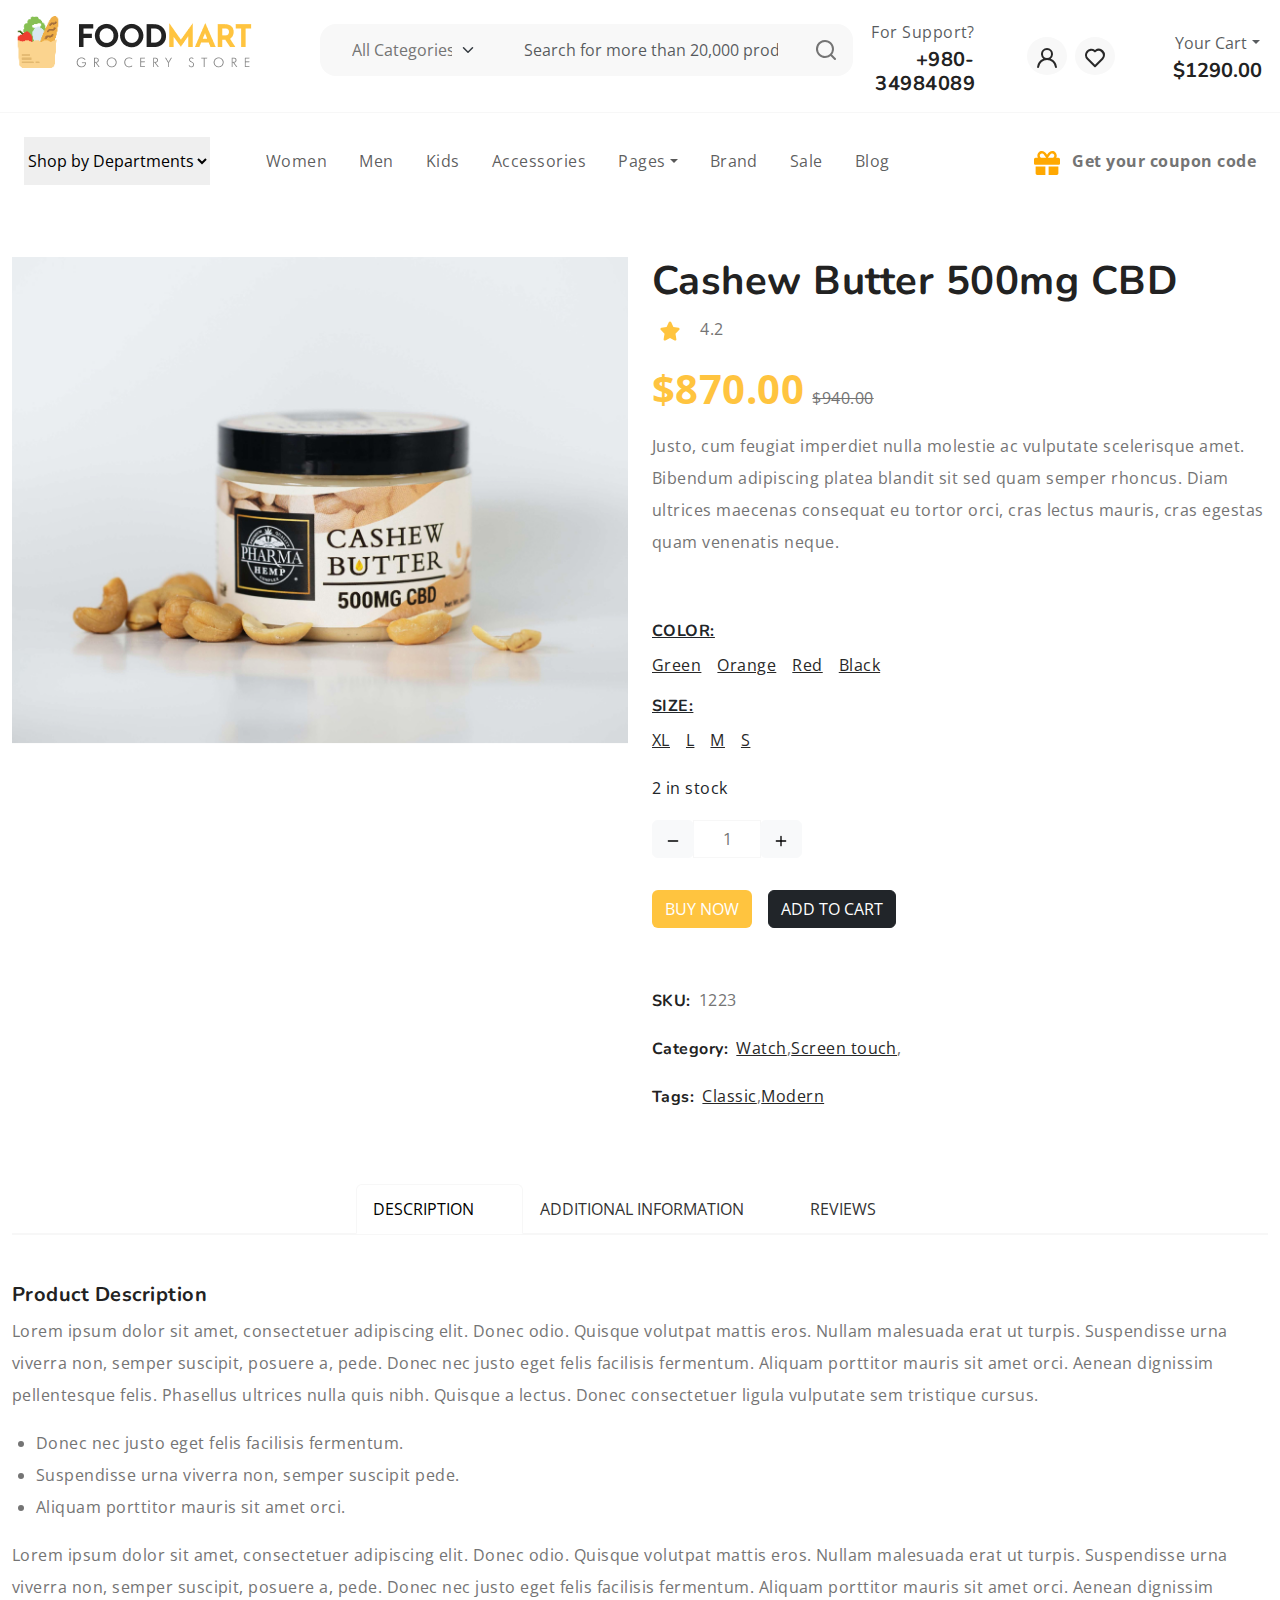
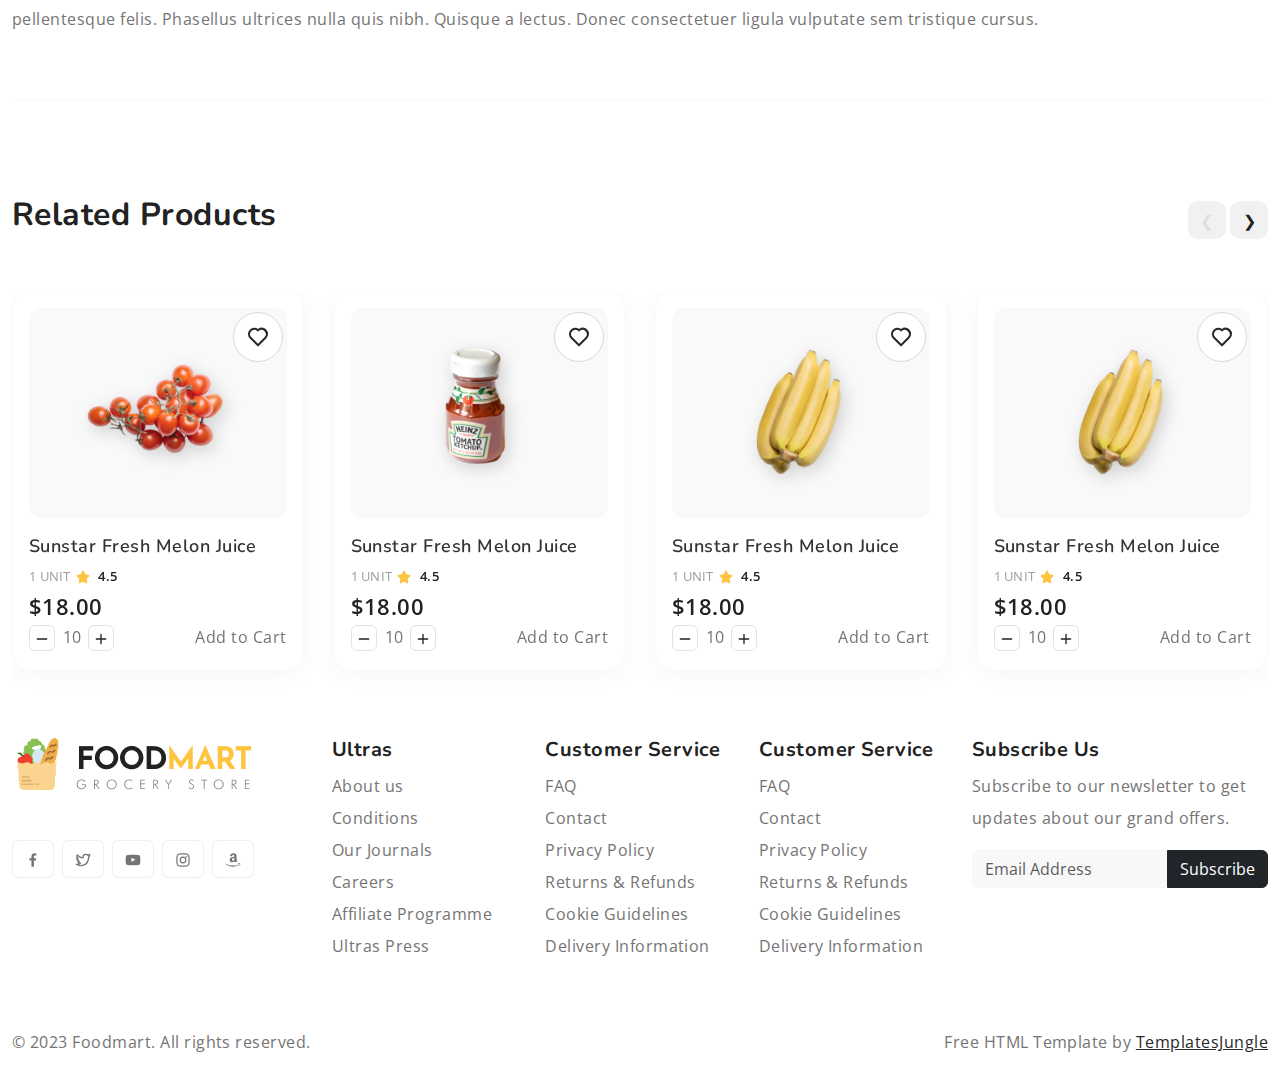
==== single-product.html @ caf0489d "init" ====
<!DOCTYPE html>
<html lang="en">
  
<!-- Mirrored from demo.templatesjungle.com/foodmart/single-product.html by HTTrack Website Copier/3.x [XR&CO'2014], Tue, 06 Jun 2023 03:33:22 GMT -->
<head>
    <title>FoodMart - Free eCommerce Grocery Store HTML Website Template</title>
    <meta charset="utf-8">
    <meta http-equiv="X-UA-Compatible" content="IE=edge">
    <meta name="viewport" content="width=device-width, initial-scale=1.0">
    <meta name="format-detection" content="telephone=no">
    <meta name="apple-mobile-web-app-capable" content="yes">
    <meta name="author" content="">
    <meta name="keywords" content="">
    <meta name="description" content="">
  </head>

  <link rel="stylesheet" href="css/swiper-bundle.min.css"/>

  <link href="css/bootstrap.min.css" rel="stylesheet">
  
  <link rel="stylesheet" type="text/css" href="css/vendor.css">
  <link rel="stylesheet" type="text/css" href="css/style.css">

  <link rel="preconnect" href="https://fonts.googleapis.com/">
  <link rel="preconnect" href="https://fonts.gstatic.com/" crossorigin>
  <link href="https://fonts.googleapis.com/css2?family=Nunito:wght@400;700&amp;family=Open+Sans:ital,wght@0,400;0,700;1,400;1,700&amp;display=swap" rel="stylesheet">

  </head>
  <body>

    <svg xmlns="http://www.w3.org/2000/svg" style="display: none;">
      <defs>
        <symbol xmlns="http://www.w3.org/2000/svg" id="link" viewBox="0 0 24 24">
          <path fill="currentColor" d="M12 19a1 1 0 1 0-1-1a1 1 0 0 0 1 1Zm5 0a1 1 0 1 0-1-1a1 1 0 0 0 1 1Zm0-4a1 1 0 1 0-1-1a1 1 0 0 0 1 1Zm-5 0a1 1 0 1 0-1-1a1 1 0 0 0 1 1Zm7-12h-1V2a1 1 0 0 0-2 0v1H8V2a1 1 0 0 0-2 0v1H5a3 3 0 0 0-3 3v14a3 3 0 0 0 3 3h14a3 3 0 0 0 3-3V6a3 3 0 0 0-3-3Zm1 17a1 1 0 0 1-1 1H5a1 1 0 0 1-1-1v-9h16Zm0-11H4V6a1 1 0 0 1 1-1h1v1a1 1 0 0 0 2 0V5h8v1a1 1 0 0 0 2 0V5h1a1 1 0 0 1 1 1ZM7 15a1 1 0 1 0-1-1a1 1 0 0 0 1 1Zm0 4a1 1 0 1 0-1-1a1 1 0 0 0 1 1Z"/>
        </symbol>
        <symbol xmlns="http://www.w3.org/2000/svg" id="arrow-right" viewBox="0 0 24 24">
          <path fill="currentColor" d="M17.92 11.62a1 1 0 0 0-.21-.33l-5-5a1 1 0 0 0-1.42 1.42l3.3 3.29H7a1 1 0 0 0 0 2h7.59l-3.3 3.29a1 1 0 0 0 0 1.42a1 1 0 0 0 1.42 0l5-5a1 1 0 0 0 .21-.33a1 1 0 0 0 0-.76Z"/>
        </symbol>
        <symbol xmlns="http://www.w3.org/2000/svg" id="category" viewBox="0 0 24 24">
          <path fill="currentColor" d="M19 5.5h-6.28l-.32-1a3 3 0 0 0-2.84-2H5a3 3 0 0 0-3 3v13a3 3 0 0 0 3 3h14a3 3 0 0 0 3-3v-10a3 3 0 0 0-3-3Zm1 13a1 1 0 0 1-1 1H5a1 1 0 0 1-1-1v-13a1 1 0 0 1 1-1h4.56a1 1 0 0 1 .95.68l.54 1.64a1 1 0 0 0 .95.68h7a1 1 0 0 1 1 1Z"/>
        </symbol>
        <symbol xmlns="http://www.w3.org/2000/svg" id="calendar" viewBox="0 0 24 24">
          <path fill="currentColor" d="M19 4h-2V3a1 1 0 0 0-2 0v1H9V3a1 1 0 0 0-2 0v1H5a3 3 0 0 0-3 3v12a3 3 0 0 0 3 3h14a3 3 0 0 0 3-3V7a3 3 0 0 0-3-3Zm1 15a1 1 0 0 1-1 1H5a1 1 0 0 1-1-1v-7h16Zm0-9H4V7a1 1 0 0 1 1-1h2v1a1 1 0 0 0 2 0V6h6v1a1 1 0 0 0 2 0V6h2a1 1 0 0 1 1 1Z"/>
        </symbol>
        <symbol xmlns="http://www.w3.org/2000/svg" id="heart" viewBox="0 0 24 24">
          <path fill="currentColor" d="M20.16 4.61A6.27 6.27 0 0 0 12 4a6.27 6.27 0 0 0-8.16 9.48l7.45 7.45a1 1 0 0 0 1.42 0l7.45-7.45a6.27 6.27 0 0 0 0-8.87Zm-1.41 7.46L12 18.81l-6.75-6.74a4.28 4.28 0 0 1 3-7.3a4.25 4.25 0 0 1 3 1.25a1 1 0 0 0 1.42 0a4.27 4.27 0 0 1 6 6.05Z"/>
        </symbol>
        <symbol xmlns="http://www.w3.org/2000/svg" id="plus" viewBox="0 0 24 24">
          <path fill="currentColor" d="M19 11h-6V5a1 1 0 0 0-2 0v6H5a1 1 0 0 0 0 2h6v6a1 1 0 0 0 2 0v-6h6a1 1 0 0 0 0-2Z"/>
        </symbol>
        <symbol xmlns="http://www.w3.org/2000/svg" id="minus" viewBox="0 0 24 24">
          <path fill="currentColor" d="M19 11H5a1 1 0 0 0 0 2h14a1 1 0 0 0 0-2Z"/>
        </symbol>
        <symbol xmlns="http://www.w3.org/2000/svg" id="cart" viewBox="0 0 24 24">
          <path fill="currentColor" d="M8.5 19a1.5 1.5 0 1 0 1.5 1.5A1.5 1.5 0 0 0 8.5 19ZM19 16H7a1 1 0 0 1 0-2h8.491a3.013 3.013 0 0 0 2.885-2.176l1.585-5.55A1 1 0 0 0 19 5H6.74a3.007 3.007 0 0 0-2.82-2H3a1 1 0 0 0 0 2h.921a1.005 1.005 0 0 1 .962.725l.155.545v.005l1.641 5.742A3 3 0 0 0 7 18h12a1 1 0 0 0 0-2Zm-1.326-9l-1.22 4.274a1.005 1.005 0 0 1-.963.726H8.754l-.255-.892L7.326 7ZM16.5 19a1.5 1.5 0 1 0 1.5 1.5a1.5 1.5 0 0 0-1.5-1.5Z"/>
        </symbol>
        <symbol xmlns="http://www.w3.org/2000/svg" id="check" viewBox="0 0 24 24">
          <path fill="currentColor" d="M18.71 7.21a1 1 0 0 0-1.42 0l-7.45 7.46l-3.13-3.14A1 1 0 1 0 5.29 13l3.84 3.84a1 1 0 0 0 1.42 0l8.16-8.16a1 1 0 0 0 0-1.47Z"/>
        </symbol>
        <symbol xmlns="http://www.w3.org/2000/svg" id="trash" viewBox="0 0 24 24">
          <path fill="currentColor" d="M10 18a1 1 0 0 0 1-1v-6a1 1 0 0 0-2 0v6a1 1 0 0 0 1 1ZM20 6h-4V5a3 3 0 0 0-3-3h-2a3 3 0 0 0-3 3v1H4a1 1 0 0 0 0 2h1v11a3 3 0 0 0 3 3h8a3 3 0 0 0 3-3V8h1a1 1 0 0 0 0-2ZM10 5a1 1 0 0 1 1-1h2a1 1 0 0 1 1 1v1h-4Zm7 14a1 1 0 0 1-1 1H8a1 1 0 0 1-1-1V8h10Zm-3-1a1 1 0 0 0 1-1v-6a1 1 0 0 0-2 0v6a1 1 0 0 0 1 1Z"/>
        </symbol>
        <symbol xmlns="http://www.w3.org/2000/svg" id="star-outline" viewBox="0 0 15 15">
          <path fill="none" stroke="currentColor" stroke-linecap="round" stroke-linejoin="round" d="M7.5 9.804L5.337 11l.413-2.533L4 6.674l2.418-.37L7.5 4l1.082 2.304l2.418.37l-1.75 1.793L9.663 11L7.5 9.804Z"/>
        </symbol>
        <symbol xmlns="http://www.w3.org/2000/svg" id="star-solid" viewBox="0 0 15 15">
          <path fill="currentColor" d="M7.953 3.788a.5.5 0 0 0-.906 0L6.08 5.85l-2.154.33a.5.5 0 0 0-.283.843l1.574 1.613l-.373 2.284a.5.5 0 0 0 .736.518l1.92-1.063l1.921 1.063a.5.5 0 0 0 .736-.519l-.373-2.283l1.574-1.613a.5.5 0 0 0-.283-.844L8.921 5.85l-.968-2.062Z"/>
        </symbol>
        <symbol xmlns="http://www.w3.org/2000/svg" id="search" viewBox="0 0 24 24">
          <path fill="currentColor" d="M21.71 20.29L18 16.61A9 9 0 1 0 16.61 18l3.68 3.68a1 1 0 0 0 1.42 0a1 1 0 0 0 0-1.39ZM11 18a7 7 0 1 1 7-7a7 7 0 0 1-7 7Z"/>
        </symbol>
        <symbol xmlns="http://www.w3.org/2000/svg" id="user" viewBox="0 0 24 24">
          <path fill="currentColor" d="M15.71 12.71a6 6 0 1 0-7.42 0a10 10 0 0 0-6.22 8.18a1 1 0 0 0 2 .22a8 8 0 0 1 15.9 0a1 1 0 0 0 1 .89h.11a1 1 0 0 0 .88-1.1a10 10 0 0 0-6.25-8.19ZM12 12a4 4 0 1 1 4-4a4 4 0 0 1-4 4Z"/>
        </symbol>
        <symbol xmlns="http://www.w3.org/2000/svg" id="close" viewBox="0 0 15 15">
          <path fill="currentColor" d="M7.953 3.788a.5.5 0 0 0-.906 0L6.08 5.85l-2.154.33a.5.5 0 0 0-.283.843l1.574 1.613l-.373 2.284a.5.5 0 0 0 .736.518l1.92-1.063l1.921 1.063a.5.5 0 0 0 .736-.519l-.373-2.283l1.574-1.613a.5.5 0 0 0-.283-.844L8.921 5.85l-.968-2.062Z"/>
        </symbol>
      </defs>
    </svg>

    <div class="preloader-wrapper">
      <div class="preloader">
      </div>
    </div>

    <div class="offcanvas offcanvas-end" data-bs-scroll="true" tabindex="-1" id="offcanvasCart" aria-labelledby="My Cart">
      <div class="offcanvas-header justify-content-center">
        <button type="button" class="btn-close" data-bs-dismiss="offcanvas" aria-label="Close"></button>
      </div>
      <div class="offcanvas-body">
        <div class="order-md-last">
          <h4 class="d-flex justify-content-between align-items-center mb-3">
            <span class="text-primary">Your cart</span>
            <span class="badge bg-primary rounded-pill">3</span>
          </h4>
          <ul class="list-group mb-3">
            <li class="list-group-item d-flex justify-content-between lh-sm">
              <div>
                <h6 class="my-0">Growers cider</h6>
                <small class="text-body-secondary">Brief description</small>
              </div>
              <span class="text-body-secondary">$12</span>
            </li>
            <li class="list-group-item d-flex justify-content-between lh-sm">
              <div>
                <h6 class="my-0">Fresh grapes</h6>
                <small class="text-body-secondary">Brief description</small>
              </div>
              <span class="text-body-secondary">$8</span>
            </li>
            <li class="list-group-item d-flex justify-content-between lh-sm">
              <div>
                <h6 class="my-0">Heinz tomato ketchup</h6>
                <small class="text-body-secondary">Brief description</small>
              </div>
              <span class="text-body-secondary">$5</span>
            </li>
            <li class="list-group-item d-flex justify-content-between">
              <span>Total (USD)</span>
              <strong>$20</strong>
            </li>
          </ul>
  
          <button class="w-100 btn btn-primary btn-lg" type="submit">Continue to checkout</button>
        </div>
      </div>
    </div>
    
    <div class="offcanvas offcanvas-end" data-bs-scroll="true" tabindex="-1" id="offcanvasSearch" aria-labelledby="Search">
      <div class="offcanvas-header justify-content-center">
        <button type="button" class="btn-close" data-bs-dismiss="offcanvas" aria-label="Close"></button>
      </div>
      <div class="offcanvas-body">
        <div class="order-md-last">
          <h4 class="d-flex justify-content-between align-items-center mb-3">
            <span class="text-primary">Search</span>
          </h4>
          <form role="search" method="get" class="d-flex">
            <form class="d-flex mt-3 gap-0" role="newsletter">
              <input class="form-control form-control-lg rounded-start rounded-0 bg-light" type="email" placeholder="What are you looking for?" aria-label="What are you looking for?">
              <button class="btn btn-dark rounded-end rounded-0" type="submit">Search</button>
            </form>
          </form>
        </div>
      </div>
    </div>

    <header>
      <div class="container-fluid">
        <div class="row py-3 border-bottom">
          
          <div class="col-sm-4 col-lg-3 text-center text-sm-start">
            <div class="main-logo">
              <a href="index-2.html">
                <img src="images/logo.png" alt="logo" class="img-fluid">
              </a>
            </div>
          </div>
          
          <div class="col-sm-6 offset-sm-2 offset-md-0 col-lg-5 d-none d-lg-block">
            <div class="search-bar row bg-light p-2 my-2 rounded-4">
              <div class="col-md-4 d-none d-md-block">
                <select class="form-select border-0 bg-transparent">
                  <option>All Categories</option>
                  <option>Groceries</option>
                  <option>Drinks</option>
                  <option>Chocolates</option>
                </select>
              </div>
              <div class="col-11 col-md-7">
                <form id="search-form" class="text-center" action="#" method="">
                  <input type="text" class="form-control border-0 bg-transparent" placeholder="Search for more than 20,000 products" />
                </form>
              </div>
              <div class="col-1">
                <svg xmlns="http://www.w3.org/2000/svg" width="24" height="24" viewBox="0 0 24 24"><path fill="currentColor" d="M21.71 20.29L18 16.61A9 9 0 1 0 16.61 18l3.68 3.68a1 1 0 0 0 1.42 0a1 1 0 0 0 0-1.39ZM11 18a7 7 0 1 1 7-7a7 7 0 0 1-7 7Z"/></svg>
              </div>
            </div>
          </div>
          
          <div class="col-sm-8 col-lg-4 d-flex justify-content-end gap-5 align-items-center mt-4 mt-sm-0 justify-content-center justify-content-sm-end">
            <div class="support-box text-end d-none d-xl-block">
              <span class="fs-6 text-muted">For Support?</span>
              <h5 class="mb-0">+980-34984089</h5>
            </div>

            <ul class="d-flex justify-content-end list-unstyled m-0">
              <li>
                <a href="#" class="rounded-circle bg-light p-2 mx-1">
                  <svg width="24" height="24" viewBox="0 0 24 24"><use xlink:href="#user"></use></svg>
                </a>
              </li>
              <li>
                <a href="#" class="rounded-circle bg-light p-2 mx-1">
                  <svg width="24" height="24" viewBox="0 0 24 24"><use xlink:href="#heart"></use></svg>
                </a>
              </li>
              <li class="d-lg-none">
                <a href="#" class="rounded-circle bg-light p-2 mx-1" data-bs-toggle="offcanvas" data-bs-target="#offcanvasCart" aria-controls="offcanvasCart">
                  <svg width="24" height="24" viewBox="0 0 24 24"><use xlink:href="#cart"></use></svg>
                </a>
              </li>
              <li class="d-lg-none">
                <a href="#" class="rounded-circle bg-light p-2 mx-1" data-bs-toggle="offcanvas" data-bs-target="#offcanvasSearch" aria-controls="offcanvasSearch">
                  <svg width="24" height="24" viewBox="0 0 24 24"><use xlink:href="#search"></use></svg>
                </a>
              </li>
            </ul>

            <div class="cart text-end d-none d-lg-block dropdown">
              <button class="border-0 bg-transparent" type="button" data-bs-toggle="offcanvas" data-bs-target="#offcanvasCart" aria-controls="offcanvasCart">
                <span class="fs-6 text-muted dropdown-toggle">Your Cart</span>
                <h5 class="mb-0"><span class="cart-total">$1290.00</span></h5>
              </button>
            </div>

        </div>
      </div>
      <div class="container-fluid">
        <div class="row py-3">
          <div class="d-flex  justify-content-center justify-content-sm-between align-items-center">
            <nav class="main-menu d-flex navbar navbar-expand-lg">

              <button class="navbar-toggler" type="button" data-bs-toggle="offcanvas" data-bs-target="#offcanvasNavbar"
                aria-controls="offcanvasNavbar">
                <span class="navbar-toggler-icon"></span>
              </button>

              <div class="offcanvas offcanvas-end" tabindex="-1" id="offcanvasNavbar" aria-labelledby="offcanvasNavbarLabel">

                <div class="offcanvas-header justify-content-center">
                  <button type="button" class="btn-close" data-bs-dismiss="offcanvas" aria-label="Close"></button>
                </div>

                <div class="offcanvas-body">
              
                  <select class="filter-categories border-0 mb-0 me-5">
                    <option>Shop by Departments</option>
                    <option>Groceries</option>
                    <option>Drinks</option>
                    <option>Chocolates</option>
                  </select>
              
                  <ul class="navbar-nav justify-content-end menu-list list-unstyled d-flex gap-md-3 mb-0">
                    <li class="nav-item active">
                      <a href="#women" class="nav-link">Women</a>
                    </li>
                    <li class="nav-item dropdown">
                      <a href="#men" class="nav-link">Men</a>
                    </li>
                    <li class="nav-item">
                      <a href="#kids" class="nav-link">Kids</a>
                    </li>
                    <li class="nav-item">
                      <a href="#accessories" class="nav-link">Accessories</a>
                    </li>
                    <li class="nav-item dropdown">
                      <a class="nav-link dropdown-toggle" role="button" id="pages" data-bs-toggle="dropdown" aria-expanded="false">Pages</a>
                      <ul class="dropdown-menu" aria-labelledby="pages">
                        <li><a href="about.html" class="dropdown-item">About Us</a></li>
                        <li><a href="shop.html" class="dropdown-item">Shop<span class="badge bg-success text-dark ms-2">PRO</span></a></li>
                        <li><a href="single-product.html" class="dropdown-item">Single Product<span class="badge bg-success text-dark ms-2">PRO</span></a></li>
                        <li><a href="cart.html" class="dropdown-item">Cart<span class="badge bg-success text-dark ms-2">PRO</span></a></li>
                        <li><a href="checkout.html" class="dropdown-item">Checkout<span class="badge bg-success text-dark ms-2">PRO</span></a></li>
                        <li><a href="blog.html" class="dropdown-item">Blog</a></li>
                        <li><a href="single-post.html" class="dropdown-item">Single Post</a></li>
                        <li><a href="styles.html" class="dropdown-item">Styles</a></li>
                        <li><a href="contact.html" class="dropdown-item">Contact<span class="badge bg-success text-dark ms-2">PRO</span></a></li>
                        <li><a href="thank-you.html" class="dropdown-item">Thank You</a></li>
                      </ul>
                    </li>
                    <li class="nav-item">
                      <a href="#brand" class="nav-link">Brand</a>
                    </li>
                    <li class="nav-item">
                      <a href="#sale" class="nav-link">Sale</a>
                    </li>
                    <li class="nav-item">
                      <a href="#blog" class="nav-link">Blog</a>
                    </li>
                  </ul>
                
                </div>

              </div>

            </nav>
            <div class="d-none d-lg-block">
              <a href="#" class="nav-link btn-coupon-code">
                <img src="images/gift.svg">
                <strong class="ms-2">Get your coupon code</strong>
              </a>
            </div>
          </div>
        </div>
      </div>
    </header>

    <section id="selling-product" class="single-product padding-xlarge">
      <div class="container-fluid">
        <div class="row mt-5">
          <div class="col-lg-6">
            <div class="product-preview mb-3">
              <img src="images/post-thumb-2.jpg" alt="single-product" class="img-fluid">
            </div>
          </div>
          <div class="col-lg-6">
            <div class="product-info">
              <div class="element-header">
                <h2 itemprop="name" class="display-6">Cashew Butter 500mg CBD</h2>
                <div class="rating-container d-flex align-items-center">
                  <div class="rating" data-rating="1" onclick=rate(1)>
                    <svg width="36" height="36" class="text-primary"><use xlink:href="#star-solid"></use></svg>
                    <span class="rating-count ps-2">4.2</span>
                  </div>
                </div>
              </div>
              <div class="product-price pt-3 pb-3">
                <strong class="text-primary display-6 fw-bold">$870.00</strong><del class="ms-2">$940.00</del>
              </div>
              <p>Justo, cum feugiat imperdiet nulla molestie ac vulputate scelerisque amet. Bibendum adipiscing platea blandit sit sed quam semper rhoncus. Diam ultrices maecenas consequat eu tortor orci, cras lectus mauris, cras egestas quam venenatis neque.</p>
              <div class="cart-wrap py-5">
                <div class="color-options product-select">
                  <div class="color-toggle" data-option-index="0">
                    <h6 class="item-title text-uppercase text-dark text-decoration-underline">Color:</h6>
                    <ul class="select-list list-unstyled d-flex">
                      <li class="select-item pe-3" data-val="Green" title="Green">
                        <a href="#">Green</a>
                      </li>
                      <li class="select-item pe-3" data-val="Orange" title="Orange">
                        <a href="#">Orange</a>
                      </li>
                      <li class="select-item pe-3" data-val="Red" title="Red">
                        <a href="#">Red</a>
                      </li>
                      <li class="select-item" data-val="Black" title="Black">
                        <a href="#">Black</a>
                      </li>
                    </ul>
                  </div>
                </div>
                <div class="swatch product-select" data-option-index="1">
                  <h6 class="item-title text-uppercase text-dark text-decoration-underline">Size:</h6>
                  <ul class="select-list list-unstyled d-flex">
                    <li data-value="S" class="select-item pe-3">
                      <a href="#">XL</a>
                    </li>
                    <li data-value="M" class="select-item pe-3">
                      <a href="#">L</a>
                    </li>
                    <li data-value="L" class="select-item pe-3">
                      <a href="#">M</a>
                    </li>
                    <li data-value="L" class="select-item">
                      <a href="#">S</a>
                    </li>
                  </ul>
                </div>
                <div class="product-quantity">
                  <div class="stock-number text-dark">2 in stock</div>
                  <div class="stock-button-wrap pt-3">

                    <div class="input-group product-qty" style="max-width: 150px;">
                      <span class="input-group-btn">
                          <button type="button" class="quantity-left-minus btn btn-light btn-number"  data-type="minus" data-field="">
                            <svg width="16" height="16"><use xlink:href="#minus"></use></svg>
                          </button>
                      </span>
                      <input type="text" id="quantity" name="quantity" class="form-control input-number text-center" value="1" min="1" max="100">
                      <span class="input-group-btn">
                          <button type="button" class="quantity-right-plus btn btn-light btn-number" data-type="plus" data-field="">
                              <svg width="16" height="16"><use xlink:href="#plus"></use></svg>
                          </button>
                      </span>
                    </div>
                    <div class="qty-button d-flex flex-wrap pt-3">
                      <button type="submit" class="btn btn-primary btn-medium text-uppercase me-3 mt-3">Buy now</button>
                      <button type="submit" name="add-to-cart" value="1269" class="btn btn-dark btn-medium text-uppercase mt-3">Add to cart</button>                      
                    </div>
                  </div>
                </div>
              </div>
              <div class="meta-product py-2">
                <div class="meta-item d-flex align-items-baseline">
                  <h6 class="item-title no-margin pe-2">SKU:</h6>
                  <ul class="select-list list-unstyled d-flex">
                    <li data-value="S" class="select-item">1223</li>
                  </ul>
                </div>
                <div class="meta-item d-flex align-items-baseline">
                  <h6 class="item-title no-margin pe-2">Category:</h6>
                  <ul class="select-list list-unstyled d-flex">
                    <li data-value="S" class="select-item">
                      <a href="#">Watch</a>,
                    </li>
                    <li data-value="S" class="select-item">
                      <a href="#"> Screen touch</a>,
                    </li>
                  </ul>
                </div>
                <div class="meta-item d-flex align-items-baseline">
                  <h6 class="item-title no-margin pe-2">Tags:</h6>
                  <ul class="select-list list-unstyled d-flex">
                    <li data-value="S" class="select-item">
                      <a href="#">Classic</a>,
                    </li>
                    <li data-value="S" class="select-item">
                      <a href="#"> Modern</a>
                    </li>
                  </ul>
                </div>
              </div>
            </div>
          </div>
        </div>
      </div>
    </section>

    <section class="product-info-tabs py-5">
      <div class="container-fluid">
        <div class="row">
          <div class="tabs-listing">
            <nav>
              <div class="nav nav-tabs d-flex flex-wrap justify-content-center" id="nav-tab" role="tablist">
                <button class="nav-link active text-uppercase pe-5" id="nav-home-tab" data-bs-toggle="tab" data-bs-target="#nav-home" type="button" role="tab" aria-controls="nav-home" aria-selected="true">Description</button>
                <button class="nav-link text-uppercase pe-5" id="nav-information-tab" data-bs-toggle="tab" data-bs-target="#nav-information" type="button" role="tab" aria-controls="nav-information" aria-selected="false">Additional information</button>
                <button class="nav-link text-uppercase pe-5" id="nav-review-tab" data-bs-toggle="tab" data-bs-target="#nav-review" type="button" role="tab" aria-controls="nav-review" aria-selected="false">Reviews</button>
              </div>
            </nav>
            <div class="tab-content" id="nav-tabContent">
              <div class="tab-pane fade show active border-top border-bottom py-5" id="nav-home" role="tabpanel" aria-labelledby="nav-home-tab">
                <h5>Product Description</h5>
                <p>Lorem ipsum dolor sit amet, consectetuer adipiscing elit. Donec odio. Quisque volutpat mattis eros. Nullam malesuada erat ut turpis. Suspendisse urna viverra non, semper suscipit, posuere a, pede. Donec nec justo eget felis facilisis fermentum. Aliquam porttitor mauris sit amet orci. Aenean dignissim pellentesque felis. Phasellus ultrices nulla quis nibh. Quisque a lectus. Donec consectetuer ligula vulputate sem tristique cursus.</p>
                <ul style="list-style-type:disc;" class="list-unstyled ps-4">
                  <li>Donec nec justo eget felis facilisis fermentum.</li>
                  <li>Suspendisse urna viverra non, semper suscipit pede.</li>
                  <li>Aliquam porttitor mauris sit amet orci.</li>
                </ul> 
                <p>Lorem ipsum dolor sit amet, consectetuer adipiscing elit. Donec odio. Quisque volutpat mattis eros. Nullam malesuada erat ut turpis. Suspendisse urna viverra non, semper suscipit, posuere a, pede. Donec nec justo eget felis facilisis fermentum. Aliquam porttitor mauris sit amet orci. Aenean dignissim pellentesque felis. Phasellus ultrices nulla quis nibh. Quisque a lectus. Donec consectetuer ligula vulputate sem tristique cursus. </p>
              </div>
              <div class="tab-pane fade border-top border-bottom py-5" id="nav-information" role="tabpanel" aria-labelledby="nav-information-tab">
                <p>It is Comfortable and Best</p>
                <p>Duis aute irure dolor in reprehenderit in voluptate velit esse cillum dolore eu fugiat nulla pariatur. Excepteur sint occaecat cupidatat non proident, sunt in culpa qui officia deserunt mollit anim id est laborum. Duis aute irure dolor in reprehenderit in voluptate velit esse cillum dolore eu fugiat nulla pariatur. Excepteur sint occaecat cupidatat non proident, sunt in culpa qui officia deserunt mollit anim id est laborum.</p>
              </div>
              <div class="tab-pane fade border-top border-bottom py-5" id="nav-review" role="tabpanel" aria-labelledby="nav-review-tab">
                <div class="review-box d-flex flex-wrap">
                  <div class="col-lg-6 d-flex flex-wrap">
                    <div class="col-md-2">
                      <div class="image-holder">
                        <img src="images/reviewer-1.jpg" alt="review" class="img-fluid rounded-circle">
                      </div>
                    </div>
                    <div class="col-md-8">
                      <div class="review-content">
                        <div class="rating-container d-flex align-items-center">
                          <div class="rating" data-rating="1" onclick="rate(1)">
                            <svg width="24" height="24" class="text-primary"><use xlink:href="#star-solid"></use></svg>
                          </div>
                          <div class="rating" data-rating="2" onclick="rate(1)">
                            <svg width="24" height="24" class="text-primary"><use xlink:href="#star-solid"></use></svg>
                          </div>
                          <div class="rating" data-rating="3" onclick="rate(1)">
                            <svg width="24" height="24" class="text-primary"><use xlink:href="#star-solid"></use></svg>
                          </div>
                          <div class="rating" data-rating="4" onclick="rate(1)">
                            <svg width="24" height="24" class="text-secondary"><use xlink:href="#star-solid"></use></svg>
                          </div>
                          <div class="rating" data-rating="5" onclick="rate(1)">
                            <svg width="24" height="24" class="text-secondary"><use xlink:href="#star-solid"></use></svg>
                          </div>
                          <span class="rating-count">(3.5)</span>
                        </div>
                        <div class="review-header">
                          <span class="author-name">Tina Johnson</span>
                          <span class="review-date">– 03/07/2023</span>
                        </div>
                        <p>Vitae tortor condimentum lacinia quis vel eros donec ac. Nam at lectus urna duis convallis convallis</p>
                      </div>
                    </div>
                  </div>
                  <div class="col-lg-6 d-flex flex-wrap">
                    <div class="col-md-2">
                      <div class="image-holder">
                        <img src="images/reviewer-2.jpg" alt="review" class="img-fluid rounded-circle">
                      </div>
                    </div>
                    <div class="col-md-8">
                      <div class="review-content">
                        <div class="rating-container d-flex align-items-center">
                          <div class="rating" data-rating="1" onclick="rate(1)">
                            <svg width="24" height="24" class="text-primary"><use xlink:href="#star-solid"></use></svg>
                          </div>
                          <div class="rating" data-rating="2" onclick="rate(1)">
                            <svg width="24" height="24" class="text-primary"><use xlink:href="#star-solid"></use></svg>
                          </div>
                          <div class="rating" data-rating="3" onclick="rate(1)">
                            <svg width="24" height="24" class="text-primary"><use xlink:href="#star-solid"></use></svg>
                          </div>
                          <div class="rating" data-rating="4" onclick="rate(1)">
                            <svg width="24" height="24" class="text-secondary"><use xlink:href="#star-solid"></use></svg>
                          </div>
                          <div class="rating" data-rating="5" onclick="rate(1)">
                            <svg width="24" height="24" class="text-secondary"><use xlink:href="#star-solid"></use></svg>
                          </div>
                          <span class="rating-count">(3.5)</span>
                        </div>
                        <div class="review-header">
                          <span class="author-name">Jenny Willis</span>
                          <span class="review-date">– 03/06/2022</span>
                        </div>
                        <p>Vitae tortor condimentum lacinia quis vel eros donec ac. Nam at lectus urna duis convallis convallis</p>
                      </div>
                    </div>
                  </div>
                </div>
              </div>
            </div>
          </div>
        </div>
      </div>
    </section>
    <section id="related-products" class="product-store position-relative padding-large">
      <div class="container-fluid">

        <div class="row">
          <div class="col-md-12">

            <div class="section-header d-flex justify-content-between my-5">
              
              <h2 class="section-title">Related Products</h2>

              <div class="d-flex align-items-center">
                <div class="swiper-buttons">
                  <button class="swiper-prev products-carousel-prev btn btn-primary">❮</button>
                  <button class="swiper-next products-carousel-next btn btn-primary">❯</button>
                </div>  
              </div>
            </div>
            
          </div>
        </div>
        <div class="row">
          <div class="col-md-12">

            <div class="products-carousel swiper">
              <div class="swiper-wrapper">
                
                <div class="product-item swiper-slide">
                  <a href="#" class="btn-wishlist"><svg width="24" height="24"><use xlink:href="#heart"></use></svg></a>
                  <figure>
                    <a href="product-single.html" title="Product Title">
                      <img src="images/thumb-tomatoes.png"  class="tab-image">
                    </a>
                  </figure>
                  <h3>Sunstar Fresh Melon Juice</h3>
                  <span class="qty">1 Unit</span><span class="rating"><svg width="24" height="24" class="text-primary"><use xlink:href="#star-solid"></use></svg> 4.5</span>
                  <span class="price">$18.00</span>
                  <div class="d-flex align-items-center justify-content-between">
                    <div class="input-group product-qty">
                        <span class="input-group-btn">
                            <button type="button" class="quantity-left-minus btn btn-danger btn-number"  data-type="minus" data-field="">
                              <svg width="16" height="16"><use xlink:href="#minus"></use></svg>
                            </button>
                        </span>
                        <input type="text" id="quantity" name="quantity" class="form-control input-number" value="10" min="1" max="100">
                        <span class="input-group-btn">
                            <button type="button" class="quantity-right-plus btn btn-success btn-number" data-type="plus" data-field="">
                                <svg width="16" height="16"><use xlink:href="#plus"></use></svg>
                            </button>
                        </span>
                    </div>
                    <a href="#" class="nav-link">Add to Cart <iconify-icon icon="uil:shopping-cart"></a>
                  </div>
                </div>

                <div class="product-item swiper-slide">
                  <a href="#" class="btn-wishlist"><svg width="24" height="24"><use xlink:href="#heart"></use></svg></a>
                  <figure>
                    <a href="product-single.html" title="Product Title">
                      <img src="images/thumb-tomatoketchup.png"  class="tab-image">
                    </a>
                  </figure>
                  <h3>Sunstar Fresh Melon Juice</h3>
                  <span class="qty">1 Unit</span><span class="rating"><svg width="24" height="24" class="text-primary"><use xlink:href="#star-solid"></use></svg> 4.5</span>
                  <span class="price">$18.00</span>
                  <div class="d-flex align-items-center justify-content-between">
                    <div class="input-group product-qty">
                        <span class="input-group-btn">
                            <button type="button" class="quantity-left-minus btn btn-danger btn-number"  data-type="minus" data-field="">
                              <svg width="16" height="16"><use xlink:href="#minus"></use></svg>
                            </button>
                        </span>
                        <input type="text" id="quantity" name="quantity" class="form-control input-number" value="10" min="1" max="100">
                        <span class="input-group-btn">
                            <button type="button" class="quantity-right-plus btn btn-success btn-number" data-type="plus" data-field="">
                                <svg width="16" height="16"><use xlink:href="#plus"></use></svg>
                            </button>
                        </span>
                    </div>
                    <a href="#" class="nav-link">Add to Cart <iconify-icon icon="uil:shopping-cart"></a>
                  </div>
                </div>

                <div class="product-item swiper-slide">
                  <a href="#" class="btn-wishlist"><svg width="24" height="24"><use xlink:href="#heart"></use></svg></a>
                  <figure>
                    <a href="product-single.html" title="Product Title">
                      <img src="images/thumb-bananas.png"  class="tab-image">
                    </a>
                  </figure>
                  <h3>Sunstar Fresh Melon Juice</h3>
                  <span class="qty">1 Unit</span><span class="rating"><svg width="24" height="24" class="text-primary"><use xlink:href="#star-solid"></use></svg> 4.5</span>
                  <span class="price">$18.00</span>
                  <div class="d-flex align-items-center justify-content-between">
                    <div class="input-group product-qty">
                        <span class="input-group-btn">
                            <button type="button" class="quantity-left-minus btn btn-danger btn-number"  data-type="minus" data-field="">
                              <svg width="16" height="16"><use xlink:href="#minus"></use></svg>
                            </button>
                        </span>
                        <input type="text" id="quantity" name="quantity" class="form-control input-number" value="10" min="1" max="100">
                        <span class="input-group-btn">
                            <button type="button" class="quantity-right-plus btn btn-success btn-number" data-type="plus" data-field="">
                                <svg width="16" height="16"><use xlink:href="#plus"></use></svg>
                            </button>
                        </span>
                    </div>
                    <a href="#" class="nav-link">Add to Cart <iconify-icon icon="uil:shopping-cart"></a>
                  </div>
                </div>

                <div class="product-item swiper-slide">
                  <a href="#" class="btn-wishlist"><svg width="24" height="24"><use xlink:href="#heart"></use></svg></a>
                  <figure>
                    <a href="product-single.html" title="Product Title">
                      <img src="images/thumb-bananas.png"  class="tab-image">
                    </a>
                  </figure>
                  <h3>Sunstar Fresh Melon Juice</h3>
                  <span class="qty">1 Unit</span><span class="rating"><svg width="24" height="24" class="text-primary"><use xlink:href="#star-solid"></use></svg> 4.5</span>
                  <span class="price">$18.00</span>
                  <div class="d-flex align-items-center justify-content-between">
                    <div class="input-group product-qty">
                        <span class="input-group-btn">
                            <button type="button" class="quantity-left-minus btn btn-danger btn-number"  data-type="minus" data-field="">
                              <svg width="16" height="16"><use xlink:href="#minus"></use></svg>
                            </button>
                        </span>
                        <input type="text" id="quantity" name="quantity" class="form-control input-number" value="10" min="1" max="100">
                        <span class="input-group-btn">
                            <button type="button" class="quantity-right-plus btn btn-success btn-number" data-type="plus" data-field="">
                                <svg width="16" height="16"><use xlink:href="#plus"></use></svg>
                            </button>
                        </span>
                    </div>
                    <a href="#" class="nav-link">Add to Cart <iconify-icon icon="uil:shopping-cart"></a>
                  </div>
                </div>
                <div class="product-item swiper-slide">
                  <a href="#" class="btn-wishlist"><svg width="24" height="24"><use xlink:href="#heart"></use></svg></a>
                  <figure>
                    <a href="product-single.html" title="Product Title">
                      <img src="images/thumb-tomatoes.png"  class="tab-image">
                    </a>
                  </figure>
                  <h3>Sunstar Fresh Melon Juice</h3>
                  <span class="qty">1 Unit</span><span class="rating"><svg width="24" height="24" class="text-primary"><use xlink:href="#star-solid"></use></svg> 4.5</span>
                  <span class="price">$18.00</span>
                  <div class="d-flex align-items-center justify-content-between">
                    <div class="input-group product-qty">
                        <span class="input-group-btn">
                            <button type="button" class="quantity-left-minus btn btn-danger btn-number"  data-type="minus" data-field="">
                              <svg width="16" height="16"><use xlink:href="#minus"></use></svg>
                            </button>
                        </span>
                        <input type="text" id="quantity" name="quantity" class="form-control input-number" value="10" min="1" max="100">
                        <span class="input-group-btn">
                            <button type="button" class="quantity-right-plus btn btn-success btn-number" data-type="plus" data-field="">
                                <svg width="16" height="16"><use xlink:href="#plus"></use></svg>
                            </button>
                        </span>
                    </div>
                    <a href="#" class="nav-link">Add to Cart <iconify-icon icon="uil:shopping-cart"></a>
                  </div>
                </div>

                <div class="product-item swiper-slide">
                  <a href="#" class="btn-wishlist"><svg width="24" height="24"><use xlink:href="#heart"></use></svg></a>
                  <figure>
                    <a href="product-single.html" title="Product Title">
                      <img src="images/thumb-tomatoketchup.png"  class="tab-image">
                    </a>
                  </figure>
                  <h3>Sunstar Fresh Melon Juice</h3>
                  <span class="qty">1 Unit</span><span class="rating"><svg width="24" height="24" class="text-primary"><use xlink:href="#star-solid"></use></svg> 4.5</span>
                  <span class="price">$18.00</span>
                  <div class="d-flex align-items-center justify-content-between">
                    <div class="input-group product-qty">
                        <span class="input-group-btn">
                            <button type="button" class="quantity-left-minus btn btn-danger btn-number"  data-type="minus" data-field="">
                              <svg width="16" height="16"><use xlink:href="#minus"></use></svg>
                            </button>
                        </span>
                        <input type="text" id="quantity" name="quantity" class="form-control input-number" value="10" min="1" max="100">
                        <span class="input-group-btn">
                            <button type="button" class="quantity-right-plus btn btn-success btn-number" data-type="plus" data-field="">
                                <svg width="16" height="16"><use xlink:href="#plus"></use></svg>
                            </button>
                        </span>
                    </div>
                    <a href="#" class="nav-link">Add to Cart <iconify-icon icon="uil:shopping-cart"></a>
                  </div>
                </div>

                <div class="product-item swiper-slide">
                  <a href="#" class="btn-wishlist"><svg width="24" height="24"><use xlink:href="#heart"></use></svg></a>
                  <figure>
                    <a href="product-single.html" title="Product Title">
                      <img src="images/thumb-bananas.png"  class="tab-image">
                    </a>
                  </figure>
                  <h3>Sunstar Fresh Melon Juice</h3>
                  <span class="qty">1 Unit</span><span class="rating"><svg width="24" height="24" class="text-primary"><use xlink:href="#star-solid"></use></svg> 4.5</span>
                  <span class="price">$18.00</span>
                  <div class="d-flex align-items-center justify-content-between">
                    <div class="input-group product-qty">
                        <span class="input-group-btn">
                            <button type="button" class="quantity-left-minus btn btn-danger btn-number"  data-type="minus" data-field="">
                              <svg width="16" height="16"><use xlink:href="#minus"></use></svg>
                            </button>
                        </span>
                        <input type="text" id="quantity" name="quantity" class="form-control input-number" value="10" min="1" max="100">
                        <span class="input-group-btn">
                            <button type="button" class="quantity-right-plus btn btn-success btn-number" data-type="plus" data-field="">
                                <svg width="16" height="16"><use xlink:href="#plus"></use></svg>
                            </button>
                        </span>
                    </div>
                    <a href="#" class="nav-link">Add to Cart <iconify-icon icon="uil:shopping-cart"></a>
                  </div>
                </div>

                <div class="product-item swiper-slide">
                  <a href="#" class="btn-wishlist"><svg width="24" height="24"><use xlink:href="#heart"></use></svg></a>
                  <figure>
                    <a href="product-single.html" title="Product Title">
                      <img src="images/thumb-bananas.png"  class="tab-image">
                    </a>
                  </figure>
                  <h3>Sunstar Fresh Melon Juice</h3>
                  <span class="qty">1 Unit</span><span class="rating"><svg width="24" height="24" class="text-primary"><use xlink:href="#star-solid"></use></svg> 4.5</span>
                  <span class="price">$18.00</span>
                  <div class="d-flex align-items-center justify-content-between">
                    <div class="input-group product-qty">
                        <span class="input-group-btn">
                            <button type="button" class="quantity-left-minus btn btn-danger btn-number"  data-type="minus" data-field="">
                              <svg width="16" height="16"><use xlink:href="#minus"></use></svg>
                            </button>
                        </span>
                        <input type="text" id="quantity" name="quantity" class="form-control input-number" value="10" min="1" max="100">
                        <span class="input-group-btn">
                            <button type="button" class="quantity-right-plus btn btn-success btn-number" data-type="plus" data-field="">
                                <svg width="16" height="16"><use xlink:href="#plus"></use></svg>
                            </button>
                        </span>
                    </div>
                    <a href="#" class="nav-link">Add to Cart <iconify-icon icon="uil:shopping-cart"></a>
                  </div>
                </div>
                
              </div>
            </div>
            <!-- / products-carousel -->

          </div>
        </div>
        
      </div>
    </section>

    <footer class="py-5">
      <div class="container-fluid">
        <div class="row">

          <div class="col-lg-3 col-md-6 col-sm-6">
            <div class="footer-menu">
              <img src="images/logo.png" alt="logo">
              <div class="social-links mt-5">
                <ul class="d-flex list-unstyled gap-2">
                  <li>
                    <a href="#" class="btn btn-outline-light">
                      <svg xmlns="http://www.w3.org/2000/svg" width="16" height="16" viewBox="0 0 24 24"><path fill="currentColor" d="M15.12 5.32H17V2.14A26.11 26.11 0 0 0 14.26 2c-2.72 0-4.58 1.66-4.58 4.7v2.62H6.61v3.56h3.07V22h3.68v-9.12h3.06l.46-3.56h-3.52V7.05c0-1.05.28-1.73 1.76-1.73Z"/></svg>
                    </a>
                  </li>
                  <li>
                    <a href="#" class="btn btn-outline-light">
                      <svg xmlns="http://www.w3.org/2000/svg" width="16" height="16" viewBox="0 0 24 24"><path fill="currentColor" d="M22.991 3.95a1 1 0 0 0-1.51-.86a7.48 7.48 0 0 1-1.874.794a5.152 5.152 0 0 0-3.374-1.242a5.232 5.232 0 0 0-5.223 5.063a11.032 11.032 0 0 1-6.814-3.924a1.012 1.012 0 0 0-.857-.365a.999.999 0 0 0-.785.5a5.276 5.276 0 0 0-.242 4.769l-.002.001a1.041 1.041 0 0 0-.496.89a3.042 3.042 0 0 0 .027.439a5.185 5.185 0 0 0 1.568 3.312a.998.998 0 0 0-.066.77a5.204 5.204 0 0 0 2.362 2.922a7.465 7.465 0 0 1-3.59.448A1 1 0 0 0 1.45 19.3a12.942 12.942 0 0 0 7.01 2.061a12.788 12.788 0 0 0 12.465-9.363a12.822 12.822 0 0 0 .535-3.646l-.001-.2a5.77 5.77 0 0 0 1.532-4.202Zm-3.306 3.212a.995.995 0 0 0-.234.702c.01.165.009.331.009.488a10.824 10.824 0 0 1-.454 3.08a10.685 10.685 0 0 1-10.546 7.93a10.938 10.938 0 0 1-2.55-.301a9.48 9.48 0 0 0 2.942-1.564a1 1 0 0 0-.602-1.786a3.208 3.208 0 0 1-2.214-.935q.224-.042.445-.105a1 1 0 0 0-.08-1.943a3.198 3.198 0 0 1-2.25-1.726a5.3 5.3 0 0 0 .545.046a1.02 1.02 0 0 0 .984-.696a1 1 0 0 0-.4-1.137a3.196 3.196 0 0 1-1.425-2.673c0-.066.002-.133.006-.198a13.014 13.014 0 0 0 8.21 3.48a1.02 1.02 0 0 0 .817-.36a1 1 0 0 0 .206-.867a3.157 3.157 0 0 1-.087-.729a3.23 3.23 0 0 1 3.226-3.226a3.184 3.184 0 0 1 2.345 1.02a.993.993 0 0 0 .921.298a9.27 9.27 0 0 0 1.212-.322a6.681 6.681 0 0 1-1.026 1.524Z"/></svg>
                    </a>
                  </li>
                  <li>
                    <a href="#" class="btn btn-outline-light">
                      <svg xmlns="http://www.w3.org/2000/svg" width="16" height="16" viewBox="0 0 24 24"><path fill="currentColor" d="M23 9.71a8.5 8.5 0 0 0-.91-4.13a2.92 2.92 0 0 0-1.72-1A78.36 78.36 0 0 0 12 4.27a78.45 78.45 0 0 0-8.34.3a2.87 2.87 0 0 0-1.46.74c-.9.83-1 2.25-1.1 3.45a48.29 48.29 0 0 0 0 6.48a9.55 9.55 0 0 0 .3 2a3.14 3.14 0 0 0 .71 1.36a2.86 2.86 0 0 0 1.49.78a45.18 45.18 0 0 0 6.5.33c3.5.05 6.57 0 10.2-.28a2.88 2.88 0 0 0 1.53-.78a2.49 2.49 0 0 0 .61-1a10.58 10.58 0 0 0 .52-3.4c.04-.56.04-3.94.04-4.54ZM9.74 14.85V8.66l5.92 3.11c-1.66.92-3.85 1.96-5.92 3.08Z"/></svg>
                    </a>
                  </li>
                  <li>
                    <a href="#" class="btn btn-outline-light">
                      <svg xmlns="http://www.w3.org/2000/svg" width="16" height="16" viewBox="0 0 24 24"><path fill="currentColor" d="M17.34 5.46a1.2 1.2 0 1 0 1.2 1.2a1.2 1.2 0 0 0-1.2-1.2Zm4.6 2.42a7.59 7.59 0 0 0-.46-2.43a4.94 4.94 0 0 0-1.16-1.77a4.7 4.7 0 0 0-1.77-1.15a7.3 7.3 0 0 0-2.43-.47C15.06 2 14.72 2 12 2s-3.06 0-4.12.06a7.3 7.3 0 0 0-2.43.47a4.78 4.78 0 0 0-1.77 1.15a4.7 4.7 0 0 0-1.15 1.77a7.3 7.3 0 0 0-.47 2.43C2 8.94 2 9.28 2 12s0 3.06.06 4.12a7.3 7.3 0 0 0 .47 2.43a4.7 4.7 0 0 0 1.15 1.77a4.78 4.78 0 0 0 1.77 1.15a7.3 7.3 0 0 0 2.43.47C8.94 22 9.28 22 12 22s3.06 0 4.12-.06a7.3 7.3 0 0 0 2.43-.47a4.7 4.7 0 0 0 1.77-1.15a4.85 4.85 0 0 0 1.16-1.77a7.59 7.59 0 0 0 .46-2.43c0-1.06.06-1.4.06-4.12s0-3.06-.06-4.12ZM20.14 16a5.61 5.61 0 0 1-.34 1.86a3.06 3.06 0 0 1-.75 1.15a3.19 3.19 0 0 1-1.15.75a5.61 5.61 0 0 1-1.86.34c-1 .05-1.37.06-4 .06s-3 0-4-.06a5.73 5.73 0 0 1-1.94-.3a3.27 3.27 0 0 1-1.1-.75a3 3 0 0 1-.74-1.15a5.54 5.54 0 0 1-.4-1.9c0-1-.06-1.37-.06-4s0-3 .06-4a5.54 5.54 0 0 1 .35-1.9A3 3 0 0 1 5 5a3.14 3.14 0 0 1 1.1-.8A5.73 5.73 0 0 1 8 3.86c1 0 1.37-.06 4-.06s3 0 4 .06a5.61 5.61 0 0 1 1.86.34a3.06 3.06 0 0 1 1.19.8a3.06 3.06 0 0 1 .75 1.1a5.61 5.61 0 0 1 .34 1.9c.05 1 .06 1.37.06 4s-.01 3-.06 4ZM12 6.87A5.13 5.13 0 1 0 17.14 12A5.12 5.12 0 0 0 12 6.87Zm0 8.46A3.33 3.33 0 1 1 15.33 12A3.33 3.33 0 0 1 12 15.33Z"/></svg>
                    </a>
                  </li>
                  <li>
                    <a href="#" class="btn btn-outline-light">
                      <svg xmlns="http://www.w3.org/2000/svg" width="16" height="16" viewBox="0 0 24 24"><path fill="currentColor" d="M1.04 17.52q.1-.16.32-.02a21.308 21.308 0 0 0 10.88 2.9a21.524 21.524 0 0 0 7.74-1.46q.1-.04.29-.12t.27-.12a.356.356 0 0 1 .47.12q.17.24-.11.44q-.36.26-.92.6a14.99 14.99 0 0 1-3.84 1.58A16.175 16.175 0 0 1 12 22a16.017 16.017 0 0 1-5.9-1.09a16.246 16.246 0 0 1-4.98-3.07a.273.273 0 0 1-.12-.2a.215.215 0 0 1 .04-.12Zm6.02-5.7a4.036 4.036 0 0 1 .68-2.36A4.197 4.197 0 0 1 9.6 7.98a10.063 10.063 0 0 1 2.66-.66q.54-.06 1.76-.16v-.34a3.562 3.562 0 0 0-.28-1.72a1.5 1.5 0 0 0-1.32-.6h-.16a2.189 2.189 0 0 0-1.14.42a1.64 1.64 0 0 0-.62 1a.508.508 0 0 1-.4.46L7.8 6.1q-.34-.08-.34-.36a.587.587 0 0 1 .02-.14a3.834 3.834 0 0 1 1.67-2.64A6.268 6.268 0 0 1 12.26 2h.5a5.054 5.054 0 0 1 3.56 1.18a3.81 3.81 0 0 1 .37.43a3.875 3.875 0 0 1 .27.41a2.098 2.098 0 0 1 .18.52q.08.34.12.47a2.856 2.856 0 0 1 .06.56q.02.43.02.51v4.84a2.868 2.868 0 0 0 .15.95a2.475 2.475 0 0 0 .29.62q.14.19.46.61a.599.599 0 0 1 .12.32a.346.346 0 0 1-.16.28q-1.66 1.44-1.8 1.56a.557.557 0 0 1-.58.04q-.28-.24-.49-.46t-.3-.32a4.466 4.466 0 0 1-.29-.39q-.2-.29-.28-.39a4.91 4.91 0 0 1-2.2 1.52a6.038 6.038 0 0 1-1.68.2a3.505 3.505 0 0 1-2.53-.95a3.553 3.553 0 0 1-.99-2.69Zm3.44-.4a1.895 1.895 0 0 0 .39 1.25a1.294 1.294 0 0 0 1.05.47a1.022 1.022 0 0 0 .17-.02a1.022 1.022 0 0 1 .15-.02a2.033 2.033 0 0 0 1.3-1.08a3.13 3.13 0 0 0 .33-.83a3.8 3.8 0 0 0 .12-.73q.01-.28.01-.92v-.5a7.287 7.287 0 0 0-1.76.16a2.144 2.144 0 0 0-1.76 2.22Zm8.4 6.44a.626.626 0 0 1 .12-.16a3.14 3.14 0 0 1 .96-.46a6.52 6.52 0 0 1 1.48-.22a1.195 1.195 0 0 1 .38.02q.9.08 1.08.3a.655.655 0 0 1 .08.36v.14a4.56 4.56 0 0 1-.38 1.65a3.84 3.84 0 0 1-1.06 1.53a.302.302 0 0 1-.18.08a.177.177 0 0 1-.08-.02q-.12-.06-.06-.22a7.632 7.632 0 0 0 .74-2.42a.513.513 0 0 0-.08-.32q-.2-.24-1.12-.24q-.34 0-.8.04q-.5.06-.92.12a.232.232 0 0 1-.16-.04a.065.065 0 0 1-.02-.08a.153.153 0 0 1 .02-.06Z"/></svg>
                    </a>
                  </li>
                </ul>
              </div>
            </div>
          </div>

          <div class="col-md-2 col-sm-6">
            <div class="footer-menu">
              <h5 class="widget-title">Ultras</h5>
              <ul class="menu-list list-unstyled">
                <li class="menu-item">
                  <a href="#" class="nav-link">About us</a>
                </li>
                <li class="menu-item">
                  <a href="#" class="nav-link">Conditions </a>
                </li>
                <li class="menu-item">
                  <a href="#" class="nav-link">Our Journals</a>
                </li>
                <li class="menu-item">
                  <a href="#" class="nav-link">Careers</a>
                </li>
                <li class="menu-item">
                  <a href="#" class="nav-link">Affiliate Programme</a>
                </li>
                <li class="menu-item">
                  <a href="#" class="nav-link">Ultras Press</a>
                </li>
              </ul>
            </div>
          </div>
          <div class="col-md-2 col-sm-6">
            <div class="footer-menu">
              <h5 class="widget-title">Customer Service</h5>
              <ul class="menu-list list-unstyled">
                <li class="menu-item">
                  <a href="#" class="nav-link">FAQ</a>
                </li>
                <li class="menu-item">
                  <a href="#" class="nav-link">Contact</a>
                </li>
                <li class="menu-item">
                  <a href="#" class="nav-link">Privacy Policy</a>
                </li>
                <li class="menu-item">
                  <a href="#" class="nav-link">Returns & Refunds</a>
                </li>
                <li class="menu-item">
                  <a href="#" class="nav-link">Cookie Guidelines</a>
                </li>
                <li class="menu-item">
                  <a href="#" class="nav-link">Delivery Information</a>
                </li>
              </ul>
            </div>
          </div>
          <div class="col-md-2 col-sm-6">
            <div class="footer-menu">
              <h5 class="widget-title">Customer Service</h5>
              <ul class="menu-list list-unstyled">
                <li class="menu-item">
                  <a href="#" class="nav-link">FAQ</a>
                </li>
                <li class="menu-item">
                  <a href="#" class="nav-link">Contact</a>
                </li>
                <li class="menu-item">
                  <a href="#" class="nav-link">Privacy Policy</a>
                </li>
                <li class="menu-item">
                  <a href="#" class="nav-link">Returns & Refunds</a>
                </li>
                <li class="menu-item">
                  <a href="#" class="nav-link">Cookie Guidelines</a>
                </li>
                <li class="menu-item">
                  <a href="#" class="nav-link">Delivery Information</a>
                </li>
              </ul>
            </div>
          </div>
          <div class="col-lg-3 col-md-6 col-sm-6">
            <div class="footer-menu">
              <h5 class="widget-title">Subscribe Us</h5>
              <p>Subscribe to our newsletter to get updates about our grand offers.</p>
              <form class="d-flex mt-3 gap-0" role="newsletter">
                <input class="form-control rounded-start rounded-0 bg-light" type="email" placeholder="Email Address" aria-label="Email Address">
                <button class="btn btn-dark rounded-end rounded-0" type="submit">Subscribe</button>
              </form>
            </div>
          </div>
          
        </div>
      </div>
    </footer>
    <div id="footer-bottom">
      <div class="container-fluid">
        <div class="row">
          <div class="col-md-6 copyright">
            <p>© 2023 Foodmart. All rights reserved.</p>
          </div>
          <div class="col-md-6 credit-link text-end">
            <p>Free HTML Template by <a href="https://templatesjungle.com/">TemplatesJungle</a></p>
          </div>
        </div>
      </div>
    </div>
    <script src="js/jquery-1.11.0.min.js"></script>
    <script src="js/swiper-bundle.min.js"></script>
    <script src="js/bootstrap.bundle.min.js"></script>
    <script src="js/plugins.js"></script>
    <script src="js/script.js"></script>
  </body>

</html>
---- css/style.css ----
/*
Theme Name: Ultras
Theme URI: https://templatesjungle.com/
Author: TemplatesJungle
Author URI: https://templatesjungle.com/
Description: Ultras is specially designed product packaged for eCommerce store websites.
Version: 1.1
*/

/*--------------------------------------------------------------
This is main CSS file that contains custom style rules used in this template
--------------------------------------------------------------*/

/*------------------------------------*\
    Table of contents
\*------------------------------------*/

/*------------------------------------------------

CSS STRUCTURE:

1. VARIABLES

2. GENERAL TYPOGRAPHY
  2.1 General Styles
  2.2 Floating & Alignment
  2.3 Forms
  2.4 Lists
  2.5 Code
  2.6 Tables
  2.7 Spacing
  2.8 Utilities
  2.9 Misc
    - Row Border
    - Zoom Effect
  2.10 Buttons
    - Button Sizes
    - Button Shapes
    - Button Color Scheme
    - Button Aligns
  2.11 Section
    - Hero Section
    - Section Title
    - Section Paddings
    - Section Margins
    - Section Bg Colors
    - Content Colors
    - Content Borders

3. EXTENDED TYPOGRAPHY
  3.1 Blockquote / Pullquote
  3.2 Text Highlights

4. CONTENT ELEMENTS
  4.1 Tabs
  4.2 Accordions
  4.3 Brand Carousel
  4.4 Category Carousel

5. BLOG STYLES
  5.1 Blog Single Post
  5.2 About Author
  5.3 Comments List
  5.4 Comments Form3

6. SITE STRUCTURE
  6.1 Header
    - Header Menu
    - Nav Sidebar
  6.2 Billboard
  6.3 About Us Section
  6.4 Video Section
  6.5 Selling Products Section
  6.6 Quotation Section
  6.7 Latest Blogs Section
  6.8 Newsletter Section
  6.9 Instagram Section
  6.10 Footer
    - Footer Top
    - Footer Bottom

7. OTHER PAGES
  7.1 Product detail
  7.2 Shop page

    
/*--------------------------------------------------------------
/** 1. VARIABLES
--------------------------------------------------------------*/
:root {
    /* widths for rows and containers
     */
    --header-height       : 160px;
    --header-height-min   : 80px;
}
/* on mobile devices below 600px
 */
@media screen and (max-width: 600px) {
    :root {
        --header-height : 100px;
        --header-height-min   : 80px;
    }
}
/* Theme Colors */
:root {
    --accent-color       : #FFC43F;
    --dark-color         : #222222;
    --light-dark-color   : #727272;
    --light-color        : #fff;
    --grey-color         : #dbdbdb;
    --light-grey-color   : #fafafa;
    --primary-color      : #6995B1;
    --light-primary-color   : #eef1f3;
}

/* Fonts */
:root {
    --body-font           : "Open Sans", sans-serif;
    --heading-font        : "Nunito", sans-serif;
}

body {
  --bs-link-color: #333;
  --bs-link-hover-color:#333;

  --bs-link-color-rgb: 40,40,40;
  --bs-link-hover-color-rgb: 0,0,0;

  /* --bs-link-color: #FFC43F;
  --bs-link-hover-color: #FFC43F; */

  --bs-light-rgb: 248, 248, 248;

  --bs-font-sans-serif: "Open Sans", sans-serif;
  --bs-body-font-family: var(--bs-font-sans-serif);
  --bs-body-font-size: 1rem;
  --bs-body-font-weight: 400;
  --bs-body-line-height: 2;
  --bs-body-color: #747474;

  --bs-primary: #FFC43F;
  --bs-primary-rgb: 255, 196, 63;
  
  --bs-primary-bg-subtle: #FFF9EB;
  --bs-border-color: #F7F7F7;

  --bs-secondary-rgb: 230, 243, 251;

  --bs-success-rgb: 238, 245, 228;
  --bs-danger-rgb: 249, 235, 231;
  --bs-warning-rgb: 255, 249, 235;
  --bs-info-rgb: 230, 243, 250;

  /*--bs-blue: #0d6efd;
  --bs-indigo: #6610f2;
  --bs-purple: #6f42c1;
  --bs-pink: #d63384;
  --bs-red: #dc3545;
  --bs-orange: #fd7e14;
  --bs-yellow: #ffc107;
  --bs-green: #198754;
  --bs-teal: #20c997;
  --bs-cyan: #0dcaf0;
  --bs-black: #000;
  --bs-white: #fff;
  --bs-gray: #6c757d;
  --bs-gray-dark: #343a40;
  --bs-gray-100: #f8f9fa;
  --bs-gray-200: #e9ecef;
  --bs-gray-300: #dee2e6;
  --bs-gray-400: #ced4da;
  --bs-gray-500: #adb5bd;
  --bs-gray-600: #6c757d;
  --bs-gray-700: #495057;
  --bs-gray-800: #343a40;
  --bs-gray-900: #212529;
  --bs-primary: #0d6efd;
  --bs-secondary: #6c757d;
  --bs-success: #198754;
  --bs-info: #0dcaf0;
  --bs-warning: #ffc107;
  --bs-danger: #dc3545;
  --bs-light: #f8f9fa;
  --bs-dark: #212529;
  --bs-primary-rgb: 13,110,253;
  --bs-secondary-rgb: 108,117,125;
  --bs-success-rgb: 25,135,84;
  --bs-info-rgb: 13,202,240;
  --bs-warning-rgb: 255,193,7;
  --bs-danger-rgb: 220,53,69;
  --bs-light-rgb: 248,249,250;
  --bs-dark-rgb: 33,37,41;
  --bs-primary-text-emphasis: #052c65;
  --bs-secondary-text-emphasis: #2b2f32;
  --bs-success-text-emphasis: #0a3622;
  --bs-info-text-emphasis: #055160;
  --bs-warning-text-emphasis: #664d03;
  --bs-danger-text-emphasis: #58151c;
  --bs-light-text-emphasis: #495057;
  --bs-dark-text-emphasis: #495057;
  --bs-primary-bg-subtle: #cfe2ff;
  --bs-secondary-bg-subtle: #e2e3e5;
  --bs-success-bg-subtle: #d1e7dd;
  --bs-info-bg-subtle: #cff4fc;
  --bs-warning-bg-subtle: #fff3cd;
  --bs-danger-bg-subtle: #f8d7da;
  --bs-light-bg-subtle: #fcfcfd;
  --bs-dark-bg-subtle: #ced4da;
  --bs-primary-border-subtle: #9ec5fe;
  --bs-secondary-border-subtle: #c4c8cb;
  --bs-success-border-subtle: #a3cfbb;
  --bs-info-border-subtle: #9eeaf9;
  --bs-warning-border-subtle: #ffe69c;
  --bs-danger-border-subtle: #f1aeb5;
  --bs-light-border-subtle: #e9ecef;
  --bs-dark-border-subtle: #adb5bd;
  --bs-white-rgb: 255,255,255;
  --bs-black-rgb: 0,0,0;
  --bs-font-sans-serif: system-ui,-apple-system,"Segoe UI",Roboto,"Helvetica Neue","Noto Sans","Liberation Sans",Arial,sans-serif,"Apple Color Emoji","Segoe UI Emoji","Segoe UI Symbol","Noto Color Emoji";
  --bs-font-monospace: SFMono-Regular,Menlo,Monaco,Consolas,"Liberation Mono","Courier New",monospace;
  --bs-gradient: linear-gradient(180deg, rgba(255, 255, 255, 0.15), rgba(255, 255, 255, 0));
  --bs-body-font-family: var(--bs-font-sans-serif);
  --bs-body-font-size: 1rem;
  --bs-body-font-weight: 400;
  --bs-body-line-height: 1.5;

  --bs-body-color: #212529;
  --bs-body-color-rgb: 33,37,41;
  --bs-body-bg: #fff;
  --bs-body-bg-rgb: 255,255,255;
  --bs-emphasis-color: #000;
  --bs-emphasis-color-rgb: 0,0,0;
  --bs-secondary-color: rgba(33, 37, 41, 0.75);
  --bs-secondary-color-rgb: 33,37,41;
  --bs-secondary-bg: #e9ecef;
  --bs-secondary-bg-rgb: 233,236,239;
  --bs-tertiary-color: rgba(33, 37, 41, 0.5);
  --bs-tertiary-color-rgb: 33,37,41;
  --bs-tertiary-bg: #f8f9fa;
  --bs-tertiary-bg-rgb: 248,249,250;
  --bs-link-color: #0d6efd;
  --bs-link-color-rgb: 13,110,253;
  --bs-link-decoration: underline;
  --bs-link-hover-color: #0a58ca;
  --bs-link-hover-color-rgb: 10,88,202;
  --bs-code-color: #d63384;
  --bs-highlight-bg: #fff3cd;
  --bs-border-width: 1px;
  --bs-border-style: solid;
  --bs-border-color: #dee2e6;
  --bs-border-color-translucent: rgba(0, 0, 0, 0.175);
  --bs-border-radius: 0.375rem;
  --bs-border-radius-sm: 0.25rem;
  --bs-border-radius-lg: 0.5rem;
  --bs-border-radius-xl: 1rem;
  --bs-border-radius-xxl: 2rem;
  --bs-border-radius-2xl: var(--bs-border-radius-xxl);
  --bs-border-radius-pill: 50rem;
  --bs-box-shadow: 0 0.5rem 1rem rgba(0, 0, 0, 0.15);
  --bs-box-shadow-sm: 0 0.125rem 0.25rem rgba(0, 0, 0, 0.075);
  --bs-box-shadow-lg: 0 1rem 3rem rgba(0, 0, 0, 0.175);
  --bs-box-shadow-inset: inset 0 1px 2px rgba(0, 0, 0, 0.075);
  --bs-focus-ring-width: 0.25rem;
  --bs-focus-ring-opacity: 0.25;
  --bs-focus-ring-color: rgba(13, 110, 253, 0.25);
  --bs-form-valid-color: #198754;
  --bs-form-valid-border-color: #198754;
  --bs-form-invalid-color: #dc3545;
  --bs-form-invalid-border-color: #dc3545;*/
}
.btn-primary {
  --bs-btn-color: #fff;
  --bs-btn-bg: #ffc43f;
  --bs-btn-border-color: transparent;
  --bs-btn-hover-color: #fff;
  --bs-btn-hover-bg: #f7a422;
  --bs-btn-hover-border-color: transparent;
  --bs-btn-focus-shadow-rgb: 49,132,253;
  --bs-btn-active-color: #fff;
  --bs-btn-active-bg: #ffc43f;
  --bs-btn-active-border-color: transparent;
  --bs-btn-active-shadow: inset 0 3px 5px rgba(0, 0, 0, 0.125);
  --bs-btn-disabled-color: #fff;
  --bs-btn-disabled-bg: #d3d7dd;
  --bs-btn-disabled-border-color: transparent;
}
.btn-outline-primary {
  --bs-btn-color: #ffc43f;
  --bs-btn-border-color: #ffc43f;
  --bs-btn-hover-color: #fff;
  --bs-btn-hover-bg: #ffc107;
  --bs-btn-hover-border-color: #ffc107;
  --bs-btn-focus-shadow-rgb: 13,110,253;
  --bs-btn-active-color: #fff;
  --bs-btn-active-bg: #ffc107;
  --bs-btn-active-border-color: #ffc107;
  --bs-btn-active-shadow: inset 0 3px 5px rgba(0, 0, 0, 0.125);
  --bs-btn-disabled-color: #fff3cd;
  --bs-btn-disabled-bg: transparent;
  --bs-btn-disabled-border-color: #fff3cd;
  --bs-gradient: none;
}
.btn-outline-light {
  --bs-btn-color: #747474;
  --bs-btn-border-color: #EFEFEF;
  --bs-btn-hover-color: #000;
  --bs-btn-hover-bg: #EFEFEF;
  --bs-btn-hover-border-color: #EFEFEF;
  --bs-btn-focus-shadow-rgb: 248,249,250;
  --bs-btn-active-color: #000;
  --bs-btn-active-bg: #EFEFEF;
  --bs-btn-active-border-color: #EFEFEF;
  --bs-btn-active-shadow: inset 0 3px 5px rgba(0, 0, 0, 0.125);
  --bs-btn-disabled-color: #EFEFEF;
  --bs-btn-disabled-bg: transparent;
  --bs-btn-disabled-border-color: #EFEFEF;
  --bs-gradient: none;
}
.btn-warning {
  --bs-btn-color: #747474;
  --bs-btn-bg: #FCF7EB;
  --bs-btn-border-color: #FCF7EB;
  --bs-btn-hover-color: #747474;
  --bs-btn-hover-bg: #FFECBE;
  --bs-btn-hover-border-color: #FFECBE;
  --bs-btn-focus-shadow-rgb: 217,164,6;
  --bs-btn-active-color: #000;
  --bs-btn-active-bg: #FFECBE;
  --bs-btn-active-border-color: #FFECBE;
  --bs-btn-active-shadow: inset 0 3px 5px rgba(0, 0, 0, 0.125);
  --bs-btn-disabled-color: #000;
  --bs-btn-disabled-bg: #FCF7EB;
  --bs-btn-disabled-border-color: #FCF7EB;
}
.btn-success {
  --bs-btn-color: #222;
  --bs-btn-bg: #EEF5E4;
  --bs-btn-border-color: #EEF5E4;
  --bs-btn-hover-color: #222;
  --bs-btn-hover-bg: #9de3c2;
  --bs-btn-hover-border-color: #9de3c2;
  --bs-btn-focus-shadow-rgb: 60,153,110;
  --bs-btn-active-color: #222;
  --bs-btn-active-bg: #9de3c2;
  --bs-btn-active-border-color: #9de3c2;
  --bs-btn-active-shadow: inset 0 3px 5px rgba(0, 0, 0, 0.125);
  --bs-btn-disabled-color: #222;
  --bs-btn-disabled-bg: #EEF5E4;
  --bs-btn-disabled-border-color: #EEF5E4;
}
.btn-danger {
  --bs-btn-color: #222;
  --bs-btn-bg: #FFEADA;
  --bs-btn-border-color: #FFEADA;
  --bs-btn-hover-color: #222;
  --bs-btn-hover-bg: #ecc9af;
  --bs-btn-hover-border-color: #ecc9af;
  --bs-btn-focus-shadow-rgb: 60,153,110;
  --bs-btn-active-color: #222;
  --bs-btn-active-bg: #ecc9af;
  --bs-btn-active-border-color: #ecc9af;
  --bs-btn-active-shadow: inset 0 3px 5px rgba(0, 0, 0, 0.125);
  --bs-btn-disabled-color: #222;
  --bs-btn-disabled-bg: #FFEADA;
  --bs-btn-disabled-border-color: #FFEADA;
}
body {
  letter-spacing: 0.03em;
}
h1,h2,h3,h4,h5,h6 {
  font-family: var(--heading-font);
  color: var(--dark-color);
  font-weight: 700;
}
.display-1,
.display-2,
.display-3,
.display-4,
.display-5,
.display-6 {
  font-weight: 700;
}
.breadcrumb.text-white {
  --bs-breadcrumb-divider-color: #fff;
  --bs-breadcrumb-item-active-color: var(--bs-primary);
}
.dropdown-menu {
  --bs-dropdown-link-active-bg: var(--bs-primary);
}
/*----------------------------------------------*/
/* 6. SITE STRUCTURE */
/*----------------------------------------------*/
/* 6.1 Header
--------------------------------------------------------------*/
/* Preloader */
.preloader-wrapper {
  width: 100%;
  height: 100vh;
  margin: 0 auto;
  position: absolute;
  top: 0;
  left: 0;
  z-index: 111;
  background: #fff;
}

.preloader-wrapper .preloader {
  margin: 20% auto 0;
  transform: translateZ(0);
}

.preloader:before,
.preloader:after {
  content: '';
  position: absolute;
  top: 0;
}

.preloader:before,
.preloader:after,
.preloader {
  border-radius: 50%;
  width: 2em;
  height: 2em;
  animation: animation 1.2s infinite ease-in-out;
}

.preloader {
  animation-delay: -0.16s;
}

.preloader:before {
  left: -3.5em;
  animation-delay: -0.32s;
}

.preloader:after {
  left: 3.5em;
}

@keyframes animation {
  0%,
  80%,
  100% {
    box-shadow: 0 2em 0 -1em var(--accent-color);
  }
  40% {
    box-shadow: 0 2em 0 0 var(--accent-color);
  }
}

/* *** Start editing below this line *** */
/*.search-bar {
  background: #F9F9F9;
  border: 1px solid #F8F8F8;
  border-radius: 4px;
  max-width: fit-content;
  padding-right: 20px;
}
.search-bar ::placeholder {
  color: #9D9D9D;
}
.search-bar select,
.search-bar input,
.search-bar form {
  margin-bottom: 0;
}
.search-bar select {
  border: none;
}
.search-bar input[type="text"] {
  border: none;
  width: 434px;
}
*/
/* support-box */
/*.support-box h3 {
  margin: 0;
}*/
/* .stellarnav ul */
/*.stellarnav ul {
  text-align: left;
}
.stellarnav>ul>li>a {
  padding: 10px;
}*/
.container-fluid {
  max-width: 1600px;
}
.banner-blocks {
  display: grid;
  grid-template-columns: repeat(12, 1fr);
  grid-template-rows: repeat(2, 1fr);
  grid-gap: 2rem;
}
.block-1 { grid-area: 1 / 1 / 3 / 8; }
.block-2 { grid-area: 1 / 8 / 2 / 13; }
.block-3 { grid-area: 2 / 8 / 3 / 13; }

@media screen and (max-width:1140px) {
  .banner-blocks {
    grid-template-columns: 1fr;
    grid-template-rows: repeat(4, 1fr);
  }
  .block-1 { grid-area: 1 / 1 / 3 / 2; }
  .block-2 { grid-area: 3 / 1 / 4 / 2; }
  .block-3 { grid-area: 4 / 1 / 5 / 2; }
  
}

/* banner ad */
.banner-ad {
  position: relative;
  overflow: hidden;
  border-radius: 12px;
}
.banner-ad.blue {
  background: #e6f3fb;
}
.banner-ad .swiper-pagination {
  bottom: 40px;
  left: 0;
  right: 0;
}
.banner-ad .swiper-pagination .swiper-pagination-bullet {
  width: 16px;
  height: 16px;
  margin: 4px;
  background: #FFF;
  opacity: 1;
  transition: background 0.3s ease-out;
}
.banner-ad .swiper-pagination .swiper-pagination-bullet.swiper-pagination-bullet-active{
  background: #FFC43F;
}
.banner-ad .swiper-slide {
  min-height: 630px;
  display: flex;
}
/* .banner-ad .banner-content {
  padding: 52px;
}
.banner-ad.large .banner-content {
  padding: 90px;
} */
.banner-ad .banner-content .categories {
  font-family: 'Garamond';
  font-size: 37px;
  text-transform: capitalize;
  color: var(--dark-color);
}
.banner-ad .banner-content .sale {
  position: relative;
  display: inline-block;
}
.banner-ad .banner-content .sale:before {
  content: '';
  width: 80px;
  border-bottom: 1px solid #111;
  position: absolute;
  bottom: 6px;
}
.banner-ad .banner-content .sale:after {
  content: 'SALE';
  font-family: var(--body-font);
  position: absolute;
  font-size: 11px;
  line-height: 15px;
  letter-spacing: 0.3em;
  text-transform: uppercase;
  color: #252525;
  bottom: 0;
  right: 0;
}
.banner-ad .banner-content .banner-title {
  letter-spacing: 0.02em;
  font-size: 33px;
}
.banner-ad.large .banner-content .categories {
  color: var(--accent-color);
}
.banner-ad.large .banner-content .banner-title {
  font-size: 54px;
}

/* Swiper carousel */
.swiper-prev,
.swiper-next {
  width: 38px;
  height: 38px;
  line-height: 38px;
  background: #F1F1F1;
  color: #222222;
  padding: 0;
  text-align: center;
  border-radius: 10px;
  --bs-btn-border-color: transparent;
  --bs-btn-active-bg: #ec9b22;
  --bs-btn-active-border-color: transparent;
  --bs-btn-hover-bg: #FFC43F;
  --bs-btn-hover-border-color: transparent;
  --bs-btn-disabled-color: #ccc;
  --bs-btn-disabled-bg: #eaeaea;
  --bs-btn-disabled-border-color: #eaeaea
}
.swiper-prev:hover,
.swiper-next:hover {
  background: #FFC43F;
}
.btn-link {
  margin-right: 30px;
  font-weight: 600;
  font-size: 16px;
  line-height: 22px;
  text-align: right;
  text-transform: capitalize;
  color: #787878;
}
/* category carousel */
.category-carousel .category-item {
  background: #FFFFFF;
  border: 1px solid #FBFBFB;
  box-shadow: 0px 5px 22px rgba(0, 0, 0, 0.04);
  border-radius: 16px;
  text-align: center;
  padding: 60px 20px;
  transition: box-shadow 0.3s ease-out, transform 0.3s ease-out;
}
.category-carousel .category-item:hover {
  transform: translate3d(0,-10px,0);
  box-shadow: 0px 21px 44px rgba(0, 0, 0, 0.08);
}
.category-carousel .category-item .category-title {
  font-weight: 600;
  font-size: 20px;
  line-height: 27px;
  letter-spacing: 0.02em;
  text-transform: capitalize;
  color: #222222;
  margin-top: 20px;
}

/* brand carousel */
.brand-carousel .brand-item {
  background: #FFFFFF;
  border: 1px solid #FBFBFB;
  box-shadow: 0px 5px 22px rgba(0, 0, 0, 0.04);
  border-radius: 16px;
  padding: 16px;
}
.brand-carousel .brand-item img {
  width: 100%;
  border-radius: 12px;
}
.brand-carousel .brand-item .brand-details {
  margin-left: 15px;
}
.brand-carousel .brand-item .brand-title {
  margin: 0;
}

/* product tabs */
.product-tabs .nav-tabs {
  justify-content: flex-end;
  border: none;
  
  --bs-nav-link-hover-color: #111;
  --bs-nav-link-color: #555;
  --bs-nav-tabs-link-border-color: #fff;
  --bs-nav-tabs-link-hover-border-color: transparent;
  --bs-nav-tabs-link-active-border-color: #fff;
}
.product-tabs .nav-tabs .nav-link.active, 
.product-tabs .nav-tabs .nav-item.show .nav-link {
  /* border: none; */
  border-bottom: 3px solid var(--accent-color);
}

/* product-grid */
/* .product-grid {
  gap: 25px;
} */
.product-item {
  position: relative;
  padding: 16px;
  background: #FFFFFF;
  border: 1px solid #FBFBFB;
  box-shadow: 0px 5px 22px rgba(0, 0, 0, 0.04);
  border-radius: 16px;
  margin-bottom: 20px;
  transition: box-shadow 0.3s ease-out;
}
.product-item:hover {
  box-shadow: 0px 21px 44px rgba(0, 0, 0, 0.08);
}
.product-item h3 {
  display: block;
  width: 100%;
  font-weight: 600;
  font-size: 18px;
  line-height: 25px;
  text-transform: capitalize;
  color: #333333;
  margin: 0;
}
.product-item figure {
  background: #F9F9F9;
  border-radius: 12px;
  text-align: center;
}
.product-item figure img {
  max-height: 210px;
  height: auto;
}
.product-item .btn-wishlist {
  position: absolute;
  top: 20px;
  right: 20px;
  width: 50px;
  height: 50px;
  border-radius: 50px;
  display: flex;
  align-items: center;
  justify-content: center;
  background: #fff;
  border: 1px solid #d8d8d8;
  transition: all 0.3s ease-out;
}
.product-item .btn-wishlist:hover {
  background: rgb(240, 56, 56);
  color: #fff;
}
.product-item .qty {
  font-weight: 400;
  font-size: 13px;
  line-height: 18px;
  letter-spacing: 0.02em;
  text-transform: uppercase;
  color: #9D9D9D;
}
.product-item .rating {
  font-weight: 600;
  font-size: 13px;
  line-height: 18px;
  text-transform: capitalize;
  color: #222222;
}
.product-item .rating iconify-icon {
  color: #FFC43F;
}
.product-item .price {
  display: block;
  width: 100%;
  font-weight: 600;
  font-size: 22px;
  line-height: 30px;
  text-transform: capitalize;
  color: #222222;
}
.product-item .product-qty {
  width: 85px;
}
.product-item .btn-link {
  text-decoration: none;
}
.product-item #quantity {
  height: auto;
  width: 28px;
  text-align: center;
  border: none;
  margin: 0;
  padding: 0;
}
.product-item .btn-number {
  width: 26px;
  height: 26px;
  line-height: 1;
  text-align: center;
  background: #FFFFFF;
  border: 1px solid #E2E2E2;
  border-radius: 6px;
  color: #222;
  padding: 0;
}

/* floating image */
.image-float {
  margin-top: -140px;
  margin-bottom: -140px;
}
@media screen and (max-width:991px) {
  .image-float {
    margin: 0;
  }
}
 /* post item */
.post-item .post-meta {
  font-size: 0.8rem;
  line-height: 1;
}
.post-item .post-meta svg {
  margin-right: 5px;
}

@media screen and (max-width: 991px) {
  /* offcanvas menu */
  .offcanvas-body .nav-item {
    font-weight: 700;
    border-bottom: 1px solid #d1d1d1;
  }
  .offcanvas-body .filter-categories {
    width: 100%;
    margin-bottom: 20px !important;
    border: 1px solid #d1d1d1 !important;
    padding: 14px;
    border-radius: 8px;
  }
  /* dropdown-menu */
  .dropdown-menu {
    padding: 0;
    border: none;
    line-height: 1.4;
    font-size: 0.9em;
  }
  .dropdown-menu a {
    padding-left: 0;
  }
  .dropdown-toggle::after {
    position: absolute;
    right: 0;
    top: 21px;
  }
}
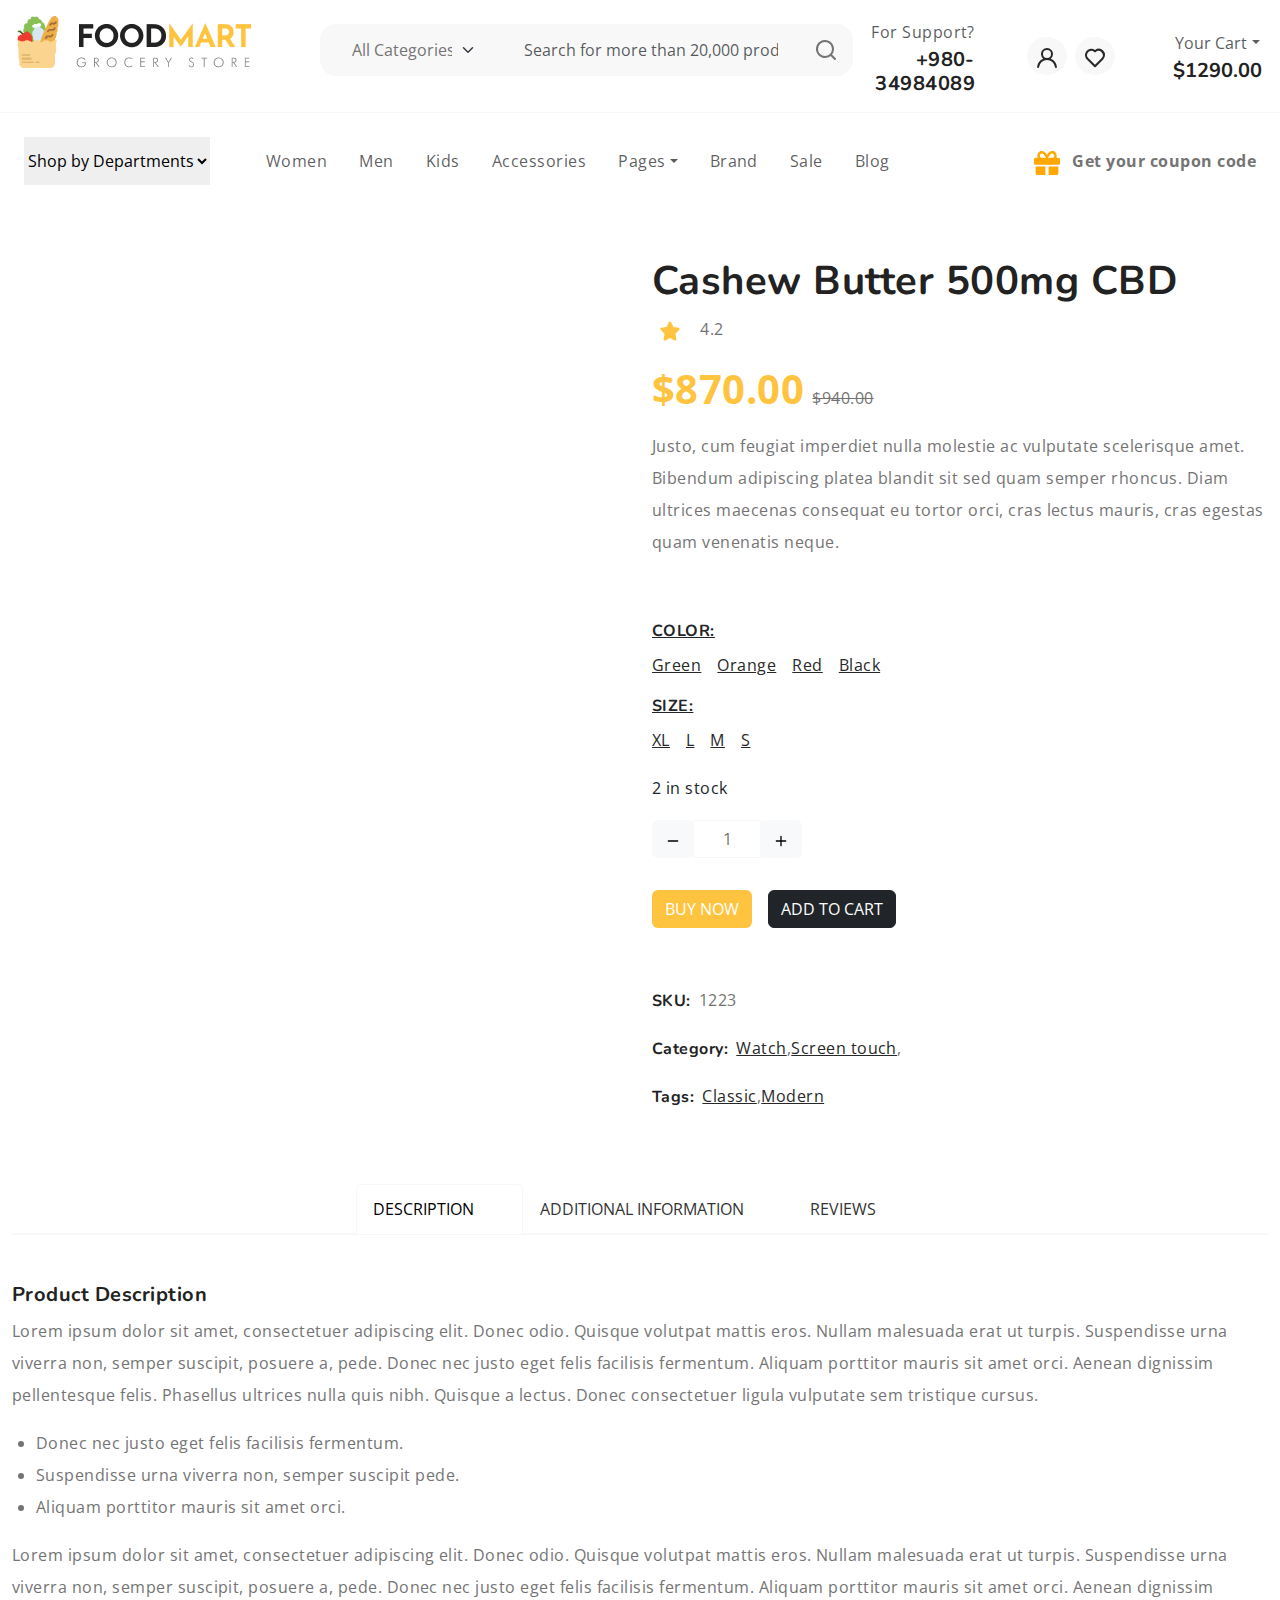
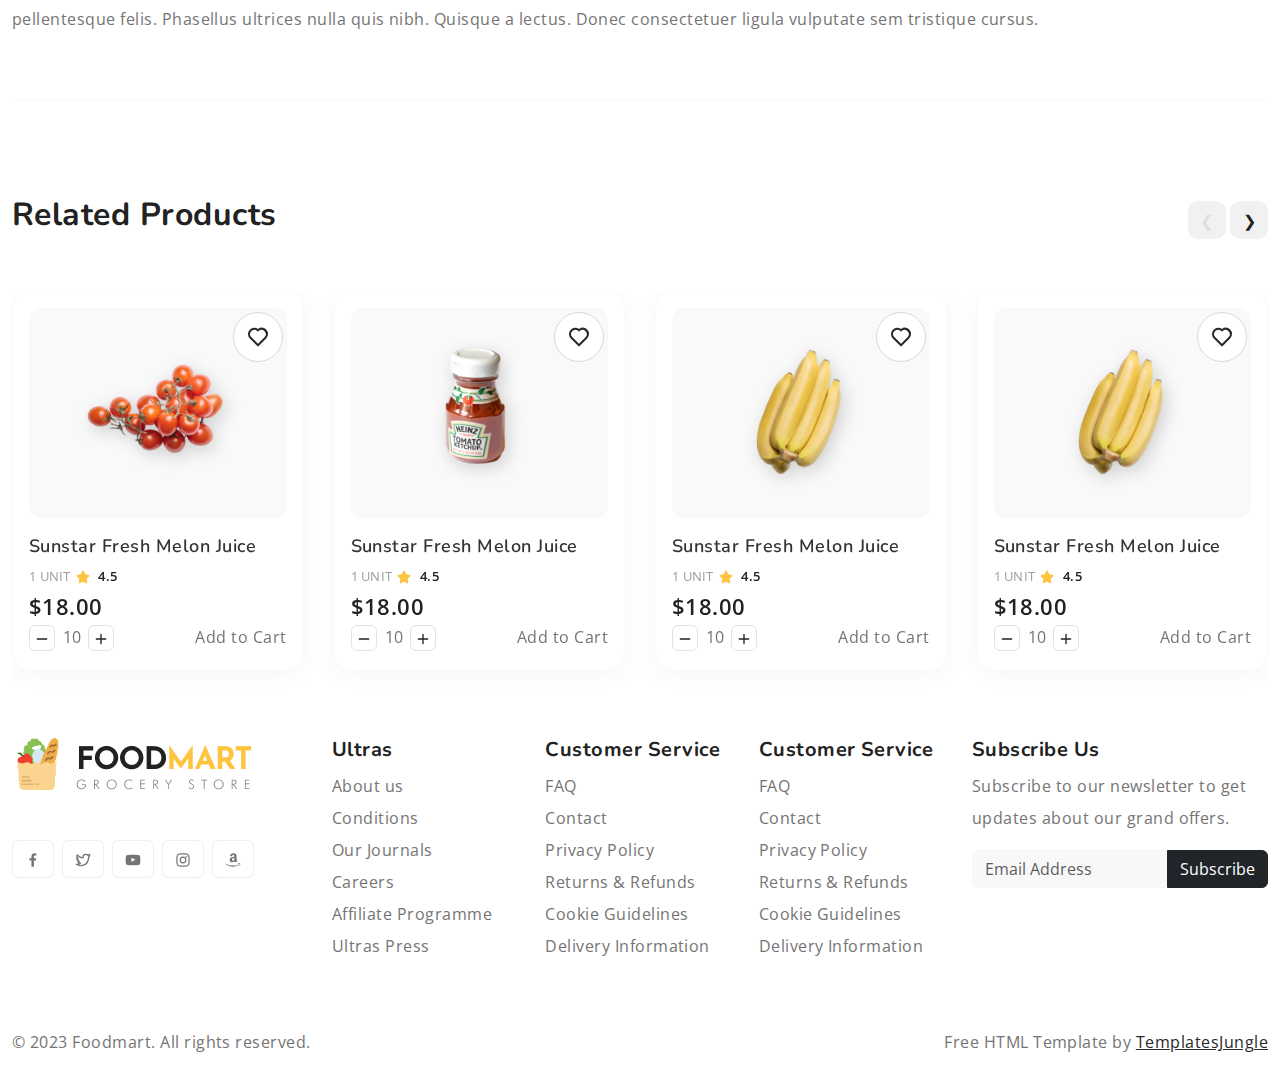
==== commit 227e64ac: "dynamic get goods info" ====
--- a/single-product.html
+++ b/single-product.html
@@ -301,7 +301,18 @@
         <div class="row mt-5">
           <div class="col-lg-6">
             <div class="product-preview mb-3">
-              <img src="images/post-thumb-2.jpg" alt="single-product" class="img-fluid">
+
+
+                <div class="swiper main-swiper">
+                  <div class="swiper-wrapper" id="major-swiper">
+                    
+                  </div>
+                  
+                  <div class="swiper-pagination"></div>
+
+                </div>
+
+              
             </div>
           </div>
           <div class="col-lg-6">
@@ -427,8 +438,8 @@
                 <button class="nav-link text-uppercase pe-5" id="nav-review-tab" data-bs-toggle="tab" data-bs-target="#nav-review" type="button" role="tab" aria-controls="nav-review" aria-selected="false">Reviews</button>
               </div>
             </nav>
-            <div class="tab-content" id="nav-tabContent">
-              <div class="tab-pane fade show active border-top border-bottom py-5" id="nav-home" role="tabpanel" aria-labelledby="nav-home-tab">
+            <div class="tab-content" id="nav-tabContent" >
+              <div class="tab-pane fade show active border-top border-bottom py-5 desc-content" id="nav-home" role="tabpanel" aria-labelledby="nav-home-tab">
                 <h5>Product Description</h5>
                 <p>Lorem ipsum dolor sit amet, consectetuer adipiscing elit. Donec odio. Quisque volutpat mattis eros. Nullam malesuada erat ut turpis. Suspendisse urna viverra non, semper suscipit, posuere a, pede. Donec nec justo eget felis facilisis fermentum. Aliquam porttitor mauris sit amet orci. Aenean dignissim pellentesque felis. Phasellus ultrices nulla quis nibh. Quisque a lectus. Donec consectetuer ligula vulputate sem tristique cursus.</p>
                 <ul style="list-style-type:disc;" class="list-unstyled ps-4">
@@ -437,6 +448,7 @@
                   <li>Aliquam porttitor mauris sit amet orci.</li>
                 </ul> 
                 <p>Lorem ipsum dolor sit amet, consectetuer adipiscing elit. Donec odio. Quisque volutpat mattis eros. Nullam malesuada erat ut turpis. Suspendisse urna viverra non, semper suscipit, posuere a, pede. Donec nec justo eget felis facilisis fermentum. Aliquam porttitor mauris sit amet orci. Aenean dignissim pellentesque felis. Phasellus ultrices nulla quis nibh. Quisque a lectus. Donec consectetuer ligula vulputate sem tristique cursus. </p>
+                
               </div>
               <div class="tab-pane fade border-top border-bottom py-5" id="nav-information" role="tabpanel" aria-labelledby="nav-information-tab">
                 <p>It is Comfortable and Best</p>
@@ -923,6 +935,7 @@
     <script src="js/bootstrap.bundle.min.js"></script>
     <script src="js/plugins.js"></script>
     <script src="js/script.js"></script>
+    <script src="js/content.js"></script>
   </body>
 
 </html>